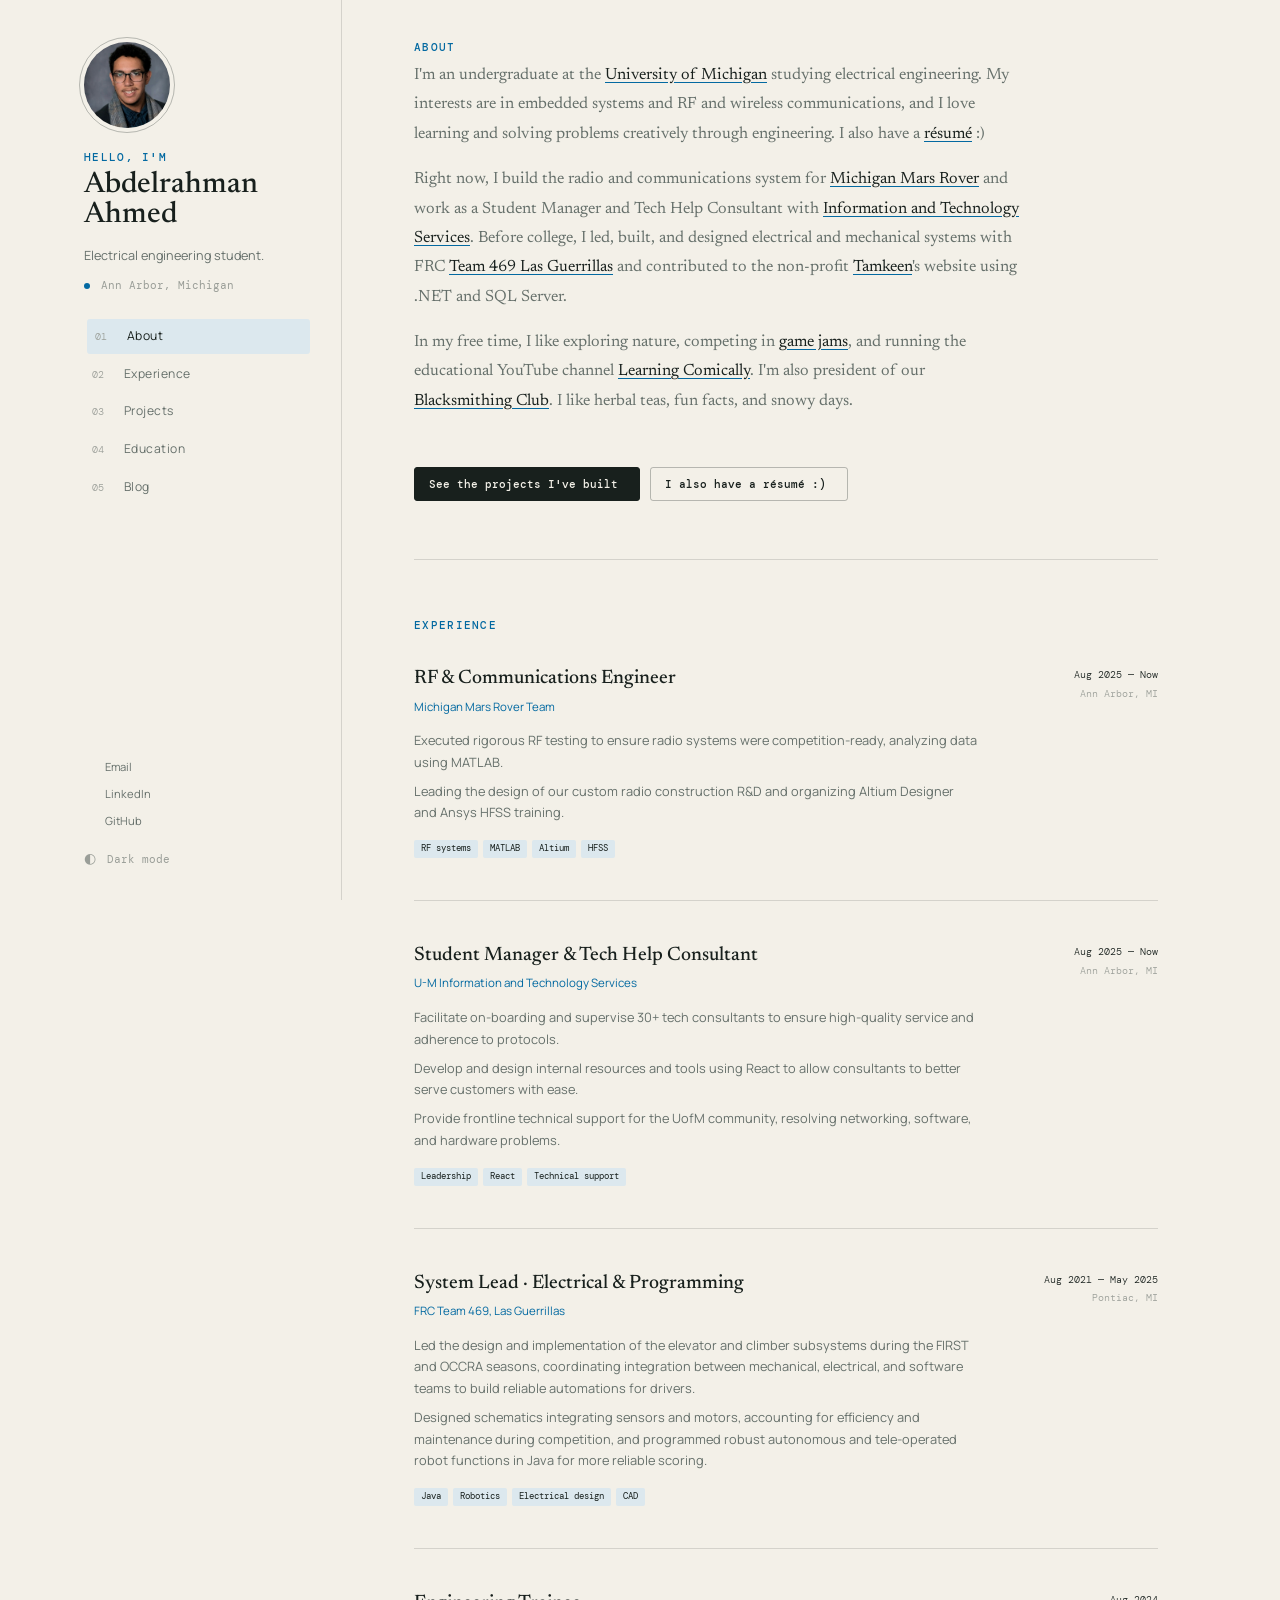
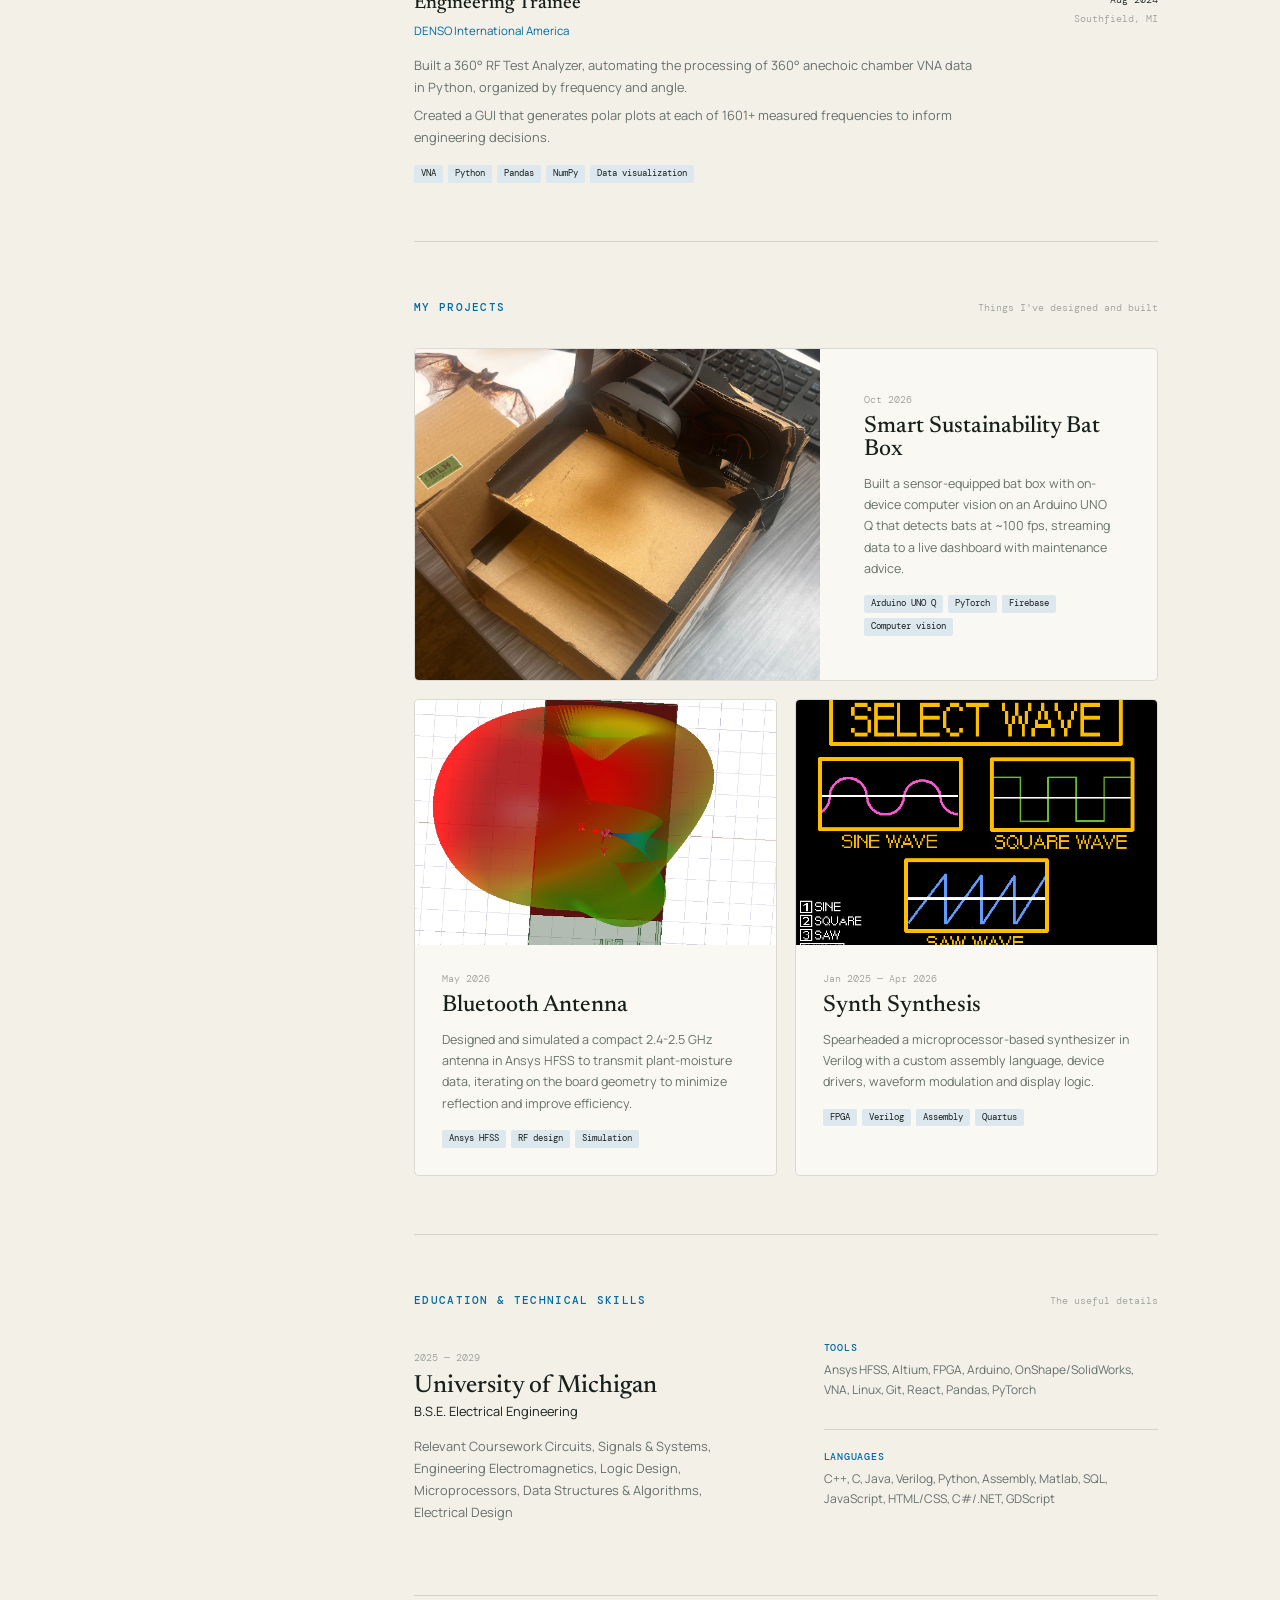
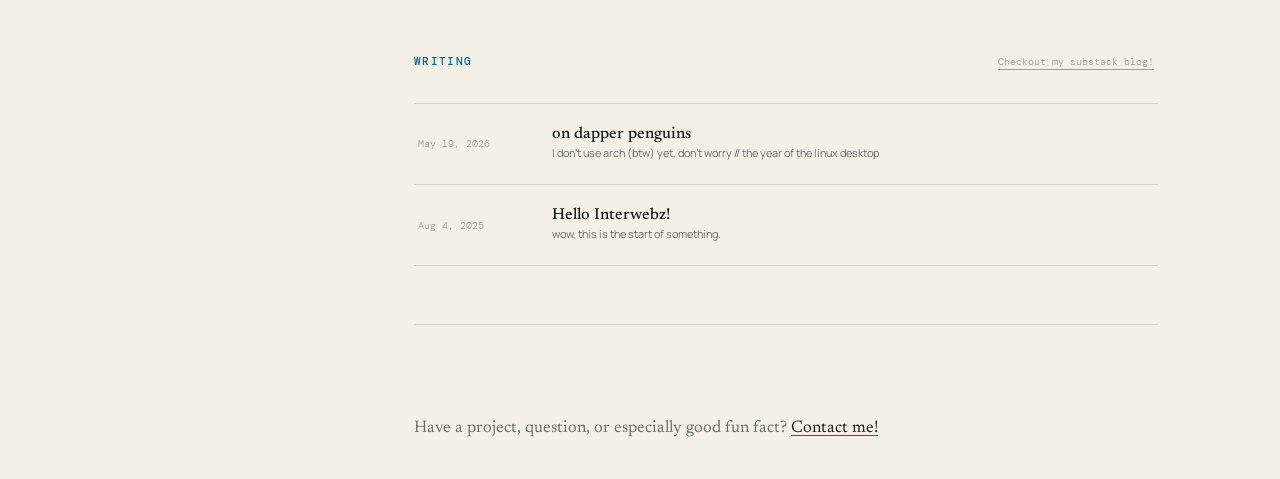
==== index.html @ e5a3d7a2 "added new relevant coursework" ====
<!doctype html>
<html lang="en">

<head>
  <meta charset="utf-8">
  <meta name="viewport" content="width=device-width, initial-scale=1">
  <meta name="description"
    content="Abdelrahman Ahmed is an electrical engineering student building RF, embedded, and electromechanical systems.">
  <meta name="theme-color" content="#f3f0e8">
  <title>Abdelrahman Ahmed</title>
  <link rel="preconnect" href="https://fonts.googleapis.com">
  <link rel="preconnect" href="https://fonts.gstatic.com" crossorigin>
  <link
    href="https://fonts.googleapis.com/css2?family=DM+Mono:wght@300;400;500&family=Manrope:wght@400;500;600;700&family=Newsreader:opsz,wght@6..72,400;6..72,500&display=swap"
    rel="stylesheet">
  <link rel="stylesheet" href="assets/css/all.min.css">
  <link rel="stylesheet" href="styles.css">
  <script src="script.js" defer></script>
</head>

<body>
  <a class="skip-link" href="#main">Skip to content</a>

  <div class="site-shell">
    <aside class="sidebar">
      <div class="identity">
        <a class="portrait-wrap" href="#about" aria-label="Go to About">
          <img class="portrait" src="assets/images/abdelrahman.jpg" alt="Abdelrahman Ahmed outdoors in winter">
        </a>
        <p class="eyebrow">Hello, I'm</p>
        <a class="name" href="#about">Abdelrahman <br>Ahmed</a>
        <p class="tagline">Electrical engineering student.</p>
        <p class="location"><span aria-hidden="true"></span> Ann Arbor, Michigan</p>
      </div>

      <nav aria-label="Primary navigation">
        <a href="#about"><span>01</span>About</a>
        <a href="#experience"><span>02</span>Experience</a>
        <a href="#projects"><span>03</span>Projects</a>
        <a href="#education"><span>04</span>Education</a>
        <a href="#writing"><span>05</span>Blog</a>
      </nav>

      <div class="sidebar-footer">
        <div class="social-links">
          <a href="mailto:abdrhmn@umich.edu" aria-label="Email Abdelrahman">
            <i class="fa-solid fa-envelope" aria-hidden="true"></i>
            Email
          </a>
          <a href="https://www.linkedin.com/in/abdorhmn/" target="_blank" rel="noopener"
            aria-label="Abdelrahman on LinkedIn">
            <i class="fa-brands fa-linkedin" aria-hidden="true"></i>
            LinkedIn
          </a>
          <a href="https://github.com/abdorhmn" target="_blank" rel="noopener" aria-label="Abdelrahman on GitHub">
            <i class="fa-brands fa-github" aria-hidden="true"></i>
            GitHub
          </a>
        </div>
        <button class="theme-toggle" type="button" aria-label="Switch color theme">
          <span class="theme-icon" aria-hidden="true">◐</span>
          <span class="theme-label">Theme</span>
        </button>
      </div>
    </aside>

    <main id="main">
      <section class="hero section" id="about">
        <p class="section-kicker">About</p>
        <div class="about-grid">
          <div class="about-copy">
            <p>I'm an undergraduate at the <a href="https://umich.edu" target="_blank" rel="noopener">University of
                Michigan</a> studying electrical engineering. My interests are in embedded systems and RF and wireless
              communications, and I love learning and solving problems creatively through engineering. I also have a <a
                href="assets/Abdelrahman-Ahmed-Resume.pdf" target="_blank" rel="noopener">résumé</a> :)</p>
            </p>
            <p>Right now, I build the radio and communications system for <a href="https://mrover.org/about"
                target="_blank" rel="noopener">Michigan Mars Rover</a> and work as a Student Manager and Tech Help
              Consultant with <a href="https://its.umich.edu" target="_blank" rel="noopener">Information and Technology
                Services</a>. Before
              college, I led, built, and designed electrical and mechanical systems with FRC <a href="https://469.team"
                target="_blank" rel="noopener">Team 469 Las Guerrillas</a> and contributed to the non-profit <a
                href="https://tamkeen.us" target="_blank" rel="noopener">Tamkeen</a>'s website using .NET and SQL
              Server.</p>
            <p>In my free time, I like exploring nature, competing in <a href="https://tbvf.itch.io" target="_blank"
                rel="noopener">game jams</a>, and running the educational YouTube channel <a
                href="https://www.youtube.com/@LearningComically" target="_blank" rel="noopener">Learning Comically</a>.
              I'm
              also president of our <a href="https://www.instagram.com/michigan_blacksmithing_club/" target="_blank"
                rel="noopener">Blacksmithing Club</a>. I like herbal teas, fun facts, and snowy days.</p>
          </div>
        </div>
        <div class="hero-actions">
          <a class="button button-primary" href="#projects">See the projects I've built <i
              class="fa-solid fa-arrow-down" aria-hidden="true"></i></a>
          <a class="button" href="resume.pdf" target="_blank">I also have a résumé :) <i
              class="fa-solid fa-arrow-up-right-from-square" aria-hidden="true"></i></a>
        </div>
      </section>

      <section class="section" id="experience">
        <div class="section-heading">
          <p class="section-kicker">Experience</p>
        </div>

        <div class="timeline" id="experience-list" aria-live="polite"></div>
      </section>

      <section class="section projects-section" id="projects">
        <div class="section-heading">
          <p class="section-kicker">My projects</p>
          <p class="section-note">Things I've designed and built</p>
        </div>

        <div class="projects-grid" id="projects-list" aria-live="polite"></div>
        <!-- <div class="project-links"><a href="projects/">See all projects <i class="fa-solid fa-arrow-right" aria-hidden="true"></i></a></div> -->
      </section>

      <section class="section" id="education">
        <div class="section-heading">
          <p class="section-kicker">Education &amp; Technical Skills</p>
          <p class="section-note">The useful details</p>
        </div>
        <div class="education-grid">
          <div class="degree">
            <p class="degree-year">2025 — 2029</p>
            <h2>University of Michigan</h2>
            <p>B.S.E. Electrical Engineering</p>
            <p class="muted"><span class="degree-label">Relevant Coursework</span> Circuits, Signals &amp; Systems,
              Engineering
              Electromagnetics, Logic Design, Microprocessors, Data Structures &amp; Algorithms, Electrical Design</p>
          </div>
          <div class="toolkit">
            <div>
              <h3>Tools</h3>
              <p>Ansys HFSS, Altium, FPGA, Arduino, OnShape/SolidWorks, VNA, Linux, Git, React, Pandas, PyTorch</p>
            </div>
            <div>
              <h3>Languages</h3>
              <p>C++, C, Java, Verilog, Python, Assembly, Matlab, SQL, JavaScript, HTML/CSS, C#/.NET, GDScript</p>
            </div>
          </div>
        </div>
      </section>

      <section class="section writing-section" id="writing">
        <div class="section-heading">
          <p class="section-kicker">Writing</p>
          <a class="section-note section-link" href="https://curiabdosity.substack.com" target="_blank"
            rel="noopener">Checkout my substack blog! <i class="fa-solid fa-arrow-up-right-from-square"
              aria-hidden="true"></i></a>
        </div>
        <div class="writing-list" id="writing-list" aria-live="polite"></div>
      </section>

      <footer>
        <p>Have a project, question, or especially good fun fact? <a href="mailto:abdrhmn@umich.edu">Contact me!</a></p>
        <span class="webring">
          <a href="https://michigan-webring.vercel.app/" target="_blank" rel="noopener noreferrer"
            aria-label="Michigan Web Ring">
            <span class="webring-logo" aria-hidden="true"></span>
          </a>
        </span>
      </footer>
    </main>
  </div>
</body>

</html>
---- styles.css ----
:root {
  color-scheme: light;
  --bg: #f3f0e8;
  --surface: #faf8f2;
  --ink: #18201d;
  --muted: #66706b;
  --faint: #9a9e98;
  --line: rgba(24, 32, 29, .14);
  --line-strong: rgba(24, 32, 29, .28);
  --accent: #0369a1;
  --accent-soft: #dce8ee;
  --green: #294b57;
  --sidebar-width: 292px;
  --serif: "Newsreader", Georgia, serif;
  --sans: "Manrope", Arial, sans-serif;
  --mono: "DM Mono", monospace;
}

[data-theme="dark"] {
  color-scheme: dark;
  --bg: #141917;
  --surface: #1b211e;
  --ink: #eeeae0;
  --muted: #adb4af;
  --faint: #747d77;
  --line: rgba(238, 234, 224, .12);
  --line-strong: rgba(238, 234, 224, .28);
  --accent: #65aed1;
  --accent-soft: #263942;
  --green: #29444d;
}

* {
  box-sizing: border-box;
}

html {
  scroll-behavior: smooth;
}

body {
  margin: 0;
  background: var(--bg);
  color: var(--ink);
  font-family: var(--sans);
  font-size: 15px;
  line-height: 1.7;
}

a {
  color: inherit;
}

button {
  font: inherit;
}

::selection {
  background: var(--accent);
  color: var(--surface);
}

.skip-link {
  position: fixed;
  z-index: 20;
  top: 12px;
  left: 12px;
  transform: translateY(-150%);
  padding: .6rem 1rem;
  background: var(--ink);
  color: var(--bg);
  border-radius: 4px;
}

.skip-link:focus {
  transform: none;
}

.site-shell {
  width: min(1180px, 100%);
  min-height: 100vh;
  margin: 0 auto;
  display: grid;
  grid-template-columns: var(--sidebar-width) minmax(0, 1fr);
}

.sidebar {
  position: sticky;
  top: 0;
  height: 100vh;
  border-right: 1px solid var(--line);
  padding: 42px 34px 30px;
  display: flex;
  flex-direction: column;
  background: var(--bg);
  overflow-y: auto;
}

.portrait-wrap {
  width: 86px;
  height: 86px;
  display: block;
  position: relative;
  margin-bottom: 22px;
}

.portrait {
  width: 100%;
  height: 100%;
  object-fit: cover;
  object-position: center 20%;
  border-radius: 50%;
  filter: saturate(.82);
}

.portrait-wrap::before {
  content: "";
  position: absolute;
  inset: -5px;
  border: 1px solid var(--line-strong);
  border-radius: 50%;
}

.status-dot {
  position: absolute;
  right: 1px;
  bottom: 4px;
  width: 13px;
  height: 13px;
  border-radius: 50%;
  background: #49a779;
  border: 3px solid var(--bg);
}

.eyebrow,
.section-kicker {
  margin: 0 0 7px;
  color: var(--accent);
  font: 500 .68rem/1.3 var(--mono);
  letter-spacing: .12em;
  text-transform: uppercase;
}

.name {
  display: inline-block;
  color: var(--ink);
  font: 500 1.85rem/1 var(--serif);
  text-decoration: none;
  transition: color .2s;
}

.name:hover {
  color: var(--accent);
}

.tagline {
  max-width: 210px;
  margin: 16px 0 12px;
  color: var(--muted);
  font-size: .79rem;
  line-height: 1.55;
}

.location {
  margin: 0;
  color: var(--faint);
  font: 400 .68rem/1.4 var(--mono);
}

.location span {
  display: inline-block;
  width: 6px;
  height: 6px;
  margin-right: 4px;
  border-radius: 50%;
  background: var(--accent);
}

nav {
  display: flex;
  flex-direction: column;
  gap: 3px;
  margin-top: 26px;
}

nav a {
  padding: 7px 8px;
  border-radius: 3px;
  color: var(--muted);
  font-size: .76rem;
  letter-spacing: .04em;
  text-decoration: none;
  transition: color .2s, background .2s, transform .2s;
}

nav a span {
  display: inline-block;
  width: 32px;
  color: var(--faint);
  font: 300 .6rem var(--mono);
}

nav a:hover,
nav a.active {
  color: var(--ink);
  background: var(--accent-soft);
  transform: translateX(3px);
}

.sidebar-footer {
  margin-top: auto;
  padding-top: 32px;
}

.social-links {
  display: flex;
  flex-direction: column;
  align-items: flex-start;
  gap: 7px;
}

.social-links a {
  display: inline-flex;
  align-items: center;
  gap: 7px;
  color: var(--muted);
  font-size: .7rem;
  text-decoration: none;
  border-bottom: 1px solid transparent;
}

.social-links i {
  width: 14px;
  text-align: center;
  font-size: 13px;
  flex: 0 0 auto;
}

.social-links a:hover {
  color: var(--accent);
  border-color: currentColor;
}

.theme-toggle {
  margin-top: 18px;
  padding: 0;
  border: 0;
  background: none;
  color: var(--faint);
  cursor: pointer;
  font: 400 .68rem var(--mono);
}

.theme-toggle:hover {
  color: var(--ink);
}

.theme-icon {
  margin-right: 4px;
  font-size: .85rem;
}

main {
  min-width: 0;
  padding: 0 72px;
}

.section {
  padding: 58px 0;
  border-bottom: 1px solid var(--line);
  scroll-margin-top: 0;
}

.hero {
  padding-top: 40px;
}

.hero h1 {
  max-width: 760px;
  margin: 12px 0 45px;
  font: 400 clamp(2.75rem, 6vw, 5.6rem)/.96 var(--serif);
  letter-spacing: -.035em;
}

.hero h1 em {
  color: var(--accent);
  font-weight: 400;
}

.about-grid {
  display: grid;
  grid-template-columns: 2.25fr;
  gap: 60px;
}

.about-copy {
  max-width: 610px;
  color: var(--muted);
  font: 400 1.02rem/1.8 var(--serif);
}

.about-copy p {
  margin: 0 0 1rem;
}

.about-copy a,
.detail-copy a,
footer>p a {
  color: var(--ink);
  text-decoration-color: var(--accent);
  text-underline-offset: 3px;
  transition: color .2s;
}

.about-copy a:hover,
.detail-copy a:hover,
footer>p a:hover {
  color: var(--accent);
}

.hero-actions {
  display: flex;
  flex-wrap: wrap;
  gap: 10px;
  margin-top: 35px;
}

.button {
  padding: 9px 14px;
  border: 1px solid var(--line-strong);
  border-radius: 3px;
  color: var(--ink);
  font: 500 .7rem var(--mono);
  text-decoration: none;
  transition: background .2s, color .2s, border-color .2s;
}

.button i {
  margin-left: 7px;
  font-size: .68em;
}

.button i.icon-leading {
  margin-left: 0;
  margin-right: 7px;
}

.button:hover,
.button-primary {
  background: var(--ink);
  color: var(--bg);
  border-color: var(--ink);
}

.button-primary:hover {
  background: var(--accent);
  border-color: var(--accent);
  color: #fff;
}

.section-heading {
  display: flex;
  justify-content: space-between;
  align-items: baseline;
  gap: 20px;
  margin-bottom: 34px;
}

.section-heading .section-kicker {
  margin: 0;
}

.section-note {
  margin: 0;
  color: var(--faint);
  font: 300 .65rem var(--mono);
}

.section-link {
  text-underline-offset: 4px;
}

.section-link i {
  margin-left: 4px;
  font-size: .85em;
}

.role {
  display: grid;
  grid-template-columns: 1fr 145px;
  gap: 34px;
  padding: 0 0 42px;
  margin: 0 0 42px;
  border-bottom: 1px solid var(--line);
}

.role:last-child {
  margin-bottom: 0;
  padding-bottom: 0;
  border: 0;
}

.role-meta {
  display: flex;
  flex-direction: column;
  align-items: flex-end;
  text-align: right;
  color: var(--faint);
  font: 300 .65rem/1.8 var(--mono);
}

.role-meta time {
  color: var(--ink);
}

.role h2 {
  margin: 0;
  font: 500 1.22rem/1.35 var(--serif);
}

.organization {
  display: inline-block;
  margin: 3px 0 14px;
  color: var(--accent);
  font-size: .72rem;
  text-decoration: none;
}

.organization i {
  margin-left: 3px;
  font-size: .85em;
}

a.organization:hover {
  text-decoration: underline;
  text-underline-offset: 3px;
}

.role-content>p:not(.organization) {
  max-width: 650px;
  margin: 0 0 7px;
  color: var(--muted);
  font-size: .8rem;
  line-height: 1.7;
}

.tags {
  display: flex;
  flex-wrap: wrap;
  gap: 5px;
  margin: 16px 0 0;
  padding: 0;
  list-style: none;
}

.tags li {
  padding: 2px 7px;
  background: var(--accent-soft);
  border-radius: 2px;
  color: var(--ink);
  font: 400 .58rem/1.5 var(--mono);
}

.projects-grid {
  display: grid;
  grid-template-columns: repeat(2, minmax(0, 1fr));
  gap: 18px;
}

.project {
  min-width: 0;
  overflow: hidden;
  border: 1px solid var(--line);
  border-radius: 5px;
  background: var(--surface);
}

.project-featured {
  grid-column: 1 / -1;
  display: grid;
  grid-template-columns: 1.2fr 1fr;
}

.project-featured .project-visual-link {
  position: relative;
  display: grid;
  min-height: 330px;
}

.project-visual-link {
  display: block;
  color: inherit;
  text-decoration: none;
}

.project-title-link {
  color: inherit;
  text-decoration: none;
}

.project-title-link:hover,
a.project-visual-link:hover .project-visual,
a.project-visual-link:hover .project-image {
  opacity: .88;
}

.project-title-link:hover {
  color: var(--accent);
}

.project-visual {
  position: relative;
  min-height: 245px;
  display: grid;
  place-items: center;
  overflow: hidden;
  background-color: var(--green);
  color: rgba(255, 255, 255, .82);
  transition: opacity .2s;
}

.project-image {
  display: block;
  width: 100%;
  height: 245px;
  object-fit: cover;
  transition: opacity .2s;
}

.project-featured .project-image {
  position: absolute;
  inset: 0;
  width: 100%;
  height: 100%;
}

.project-featured .project-visual {
  min-height: 330px;
}

.project-visual::after {
  content: "";
  position: absolute;
  inset: 0;
  background-image: linear-gradient(rgba(255, 255, 255, .055) 1px, transparent 1px), linear-gradient(90deg, rgba(255, 255, 255, .055) 1px, transparent 1px);
  background-size: 24px 24px;
}

.project-visual p {
  position: relative;
  z-index: 2;
  margin: 0;
  text-align: center;
  font: 400 .65rem/1.6 var(--mono);
  letter-spacing: .06em;
  text-transform: uppercase;
}

.project-visual small {
  opacity: .55;
  font-size: .55rem;
  text-transform: none;
}

.visual-index {
  position: absolute;
  z-index: 3;
  top: 15px;
  left: 17px;
  font: 300 .6rem var(--mono);
}

.visual-synth {
  background-color: #3d465b;
}

.visual-scouting {
  background-color: #59676b;
}

.signal {
  position: absolute;
  z-index: 1;
  width: 95px;
  height: 95px;
  border: 1px solid rgba(255, 255, 255, .35);
  border-radius: 50%;
}

.signal-two {
  width: 165px;
  height: 165px;
}

.signal-three {
  width: 240px;
  height: 240px;
}

.waveform {
  position: absolute;
  z-index: 1;
  width: 85%;
  height: 80px;
  background: linear-gradient(135deg, transparent 48%, rgba(255, 255, 255, .32) 49%, rgba(255, 255, 255, .32) 51%, transparent 52%) 0 0/32px 80px;
  opacity: .7;
}

.qr-mark {
  position: absolute;
  z-index: 1;
  width: 120px;
  height: 120px;
  display: grid;
  grid-template-columns: repeat(3, 1fr);
  gap: 8px;
  opacity: .25;
  transform: rotate(7deg);
}

.qr-mark i {
  border: 8px solid white;
}

.qr-mark i:nth-child(4) {
  grid-column: 2;
  transform: scale(.55);
}

.project-copy {
  padding: 27px;
}

.project-featured .project-copy {
  display: flex;
  flex-direction: column;
  justify-content: center;
  padding: 44px;
}

.project-date {
  margin: 0 0 9px;
  color: var(--faint);
  font: 300 .6rem var(--mono);
}

.project h2 {
  margin: 0 0 12px;
  font: 500 1.45rem var(--serif);
}

.project-copy>p:not(.project-date) {
  margin: 0;
  color: var(--muted);
  font-size: .78rem;
  line-height: 1.7;
}

.placeholder-note {
  margin: 16px 0 0;
  color: var(--faint);
  font: 300 .62rem var(--mono);
}

.placeholder-note i {
  color: var(--accent);
  margin-right: 2px;
}

.placeholder-note code {
  color: var(--muted);
}

.project-links {
  display: flex;
  flex-wrap: wrap;
  gap: 12px;
  margin-top: 16px;
}

.project-links a {
  color: var(--accent);
  font: 400 .62rem var(--mono);
  text-underline-offset: 3px;
}

.project-links a i {
  margin-left: 3px;
  font-size: .9em;
}

.education-grid {
  display: grid;
  grid-template-columns: 1fr 1fr;
  gap: 75px;
}

.degree-year {
  color: var(--faint);
  font: 300 .62rem var(--mono);
}

.degree h2 {
  margin: 8px 0 2px;
  font: 500 1.55rem var(--serif);
}

.degree>p:not(.degree-year) {
  margin: 0 0 14px;
  color: var(--ink);
  font-size: .8rem;
}

.degree .muted {
  color: var(--muted) !important;
  line-height: 1.7;
}

.toolkit {
  display: grid;
  gap: 20px;
}

.toolkit div {
  padding-bottom: 18px;
  border-bottom: 1px solid var(--line);
}

.toolkit div:last-child {
  border: 0;
}

.toolkit h3 {
  margin: 0 0 6px;
  color: var(--accent);
  font: 500 .62rem var(--mono);
  letter-spacing: .08em;
  text-transform: uppercase;
}

.toolkit p {
  margin: 0;
  color: var(--muted);
  font-size: .75rem;
  line-height: 1.7;
}

.writing-list {
  border-top: 1px solid var(--line);
}

.post {
  display: grid;
  grid-template-columns: 110px 1fr auto;
  align-items: center;
  gap: 24px;
  padding: 22px 4px;
  border-bottom: 1px solid var(--line);
  text-decoration: none;
  transition: padding .2s, color .2s;
}

.post:hover {
  padding-left: 12px;
  color: var(--accent);
}

.post time {
  color: var(--faint);
  font: 300 .6rem var(--mono);
}

.post strong {
  display: block;
  margin-bottom: 2px;
  font: 500 1rem var(--serif);
}

.post small {
  display: block;
  color: var(--muted);
  font-size: .68rem;
}

.post b {
  font-weight: 400;
}

.post b i {
  font-size: .85em;
}

footer {
  padding: 90px 0 36px;
  display: flex;
  justify-content: space-between;
  align-items: center;
  gap: 20px;
}

footer>p {
  margin: 0 0 3px;
  color: var(--muted);
  font: 400 1.05rem var(--serif);
}

footer>a {
  color: var(--ink);
  font: 400 clamp(2.8rem, 6vw, 5.5rem)/1 var(--serif);
  text-decoration-color: var(--accent);
  text-decoration-thickness: 2px;
  text-underline-offset: 8px;
}

footer>div {
  display: flex;
  justify-content: space-between;
  margin-top: 80px;
  color: var(--faint);
  font: 300 .58rem var(--mono);
}

.webring-logo {
  display: block;
  width: 34px;
  height: 28px;
  background-color: var(--muted);
  -webkit-mask: url("https://michigan-webring.vercel.app/images/michigan-logo-black.svg") no-repeat center / contain;
  mask: url("https://michigan-webring.vercel.app/images/michigan-logo-black.svg") no-repeat center / contain;
  transition: background-color .2s;
}

.webring a:hover .webring-logo {
  background-color: var(--accent);
}

@media (max-width: 900px) {
  :root {
    --sidebar-width: 240px;
  }

  .sidebar {
    padding-inline: 25px;
  }

  main {
    padding: 0 40px;
  }

  .about-grid {
    grid-template-columns: 1fr;
    gap: 25px;
  }

  .quick-facts {
    display: grid;
    grid-template-columns: repeat(3, 1fr);
    gap: 14px;
    border-left: 0;
    border-top: 1px solid var(--line);
    padding: 22px 0 0;
  }

  .project-featured {
    grid-template-columns: 1fr;
  }

  .project-featured .project-visual {
    min-height: 280px;
  }

  .education-grid {
    gap: 40px;
  }
}

@media (max-width: 700px) {
  .site-shell {
    display: block;
  }

  .sidebar {
    position: static;
    width: 100%;
    height: auto;
    padding: 25px 22px 18px;
    border-right: 0;
    border-bottom: 1px solid var(--line);
    overflow: visible;
  }

  .identity {
    display: grid;
    grid-template-columns: 62px 1fr;
    column-gap: 16px;
    align-items: center;
  }

  .portrait-wrap {
    grid-row: 1 / span 4;
    width: 62px;
    height: 62px;
    margin: 0;
  }

  .eyebrow {
    align-self: end;
    margin: 0;
  }

  .name {
    font-size: 1.45rem;
    line-height: 1;
    margin-top: 4px;
  }

  .name br {
    display: none;
  }

  .tagline {
    display: none;
  }

  .location {
    align-self: start;
    margin-top: 8px;
  }

  nav {
    flex-direction: row;
    gap: 3px;
    margin-top: 20px;
    overflow-x: auto;
    scrollbar-width: none;
  }

  nav a {
    flex: 0 0 auto;
    padding: 6px 8px;
    font-size: .65rem;
  }

  nav a span {
    display: none;
  }

  nav a:hover,
  nav a.active {
    transform: none;
  }

  .sidebar-footer {
    display: flex;
    justify-content: space-between;
    align-items: center;
    padding-top: 14px;
  }

  .social-links {
    flex-direction: row;
    flex-wrap: wrap;
    gap: 7px 12px;
  }

  .theme-toggle {
    margin-top: 0;
  }

  main {
    padding: 0 22px;
  }

  .section {
    padding: 46px 0;
    scroll-margin-top: 15px;
  }

  .hero {
    min-height: auto;
    padding-top: 46px;
  }

  .hero h1 {
    margin: 10px 0 35px;
    font-size: clamp(2.7rem, 13vw, 4.8rem);
  }

  .quick-facts {
    grid-template-columns: 1fr;
    gap: 2px;
  }

  .role {
    grid-template-columns: 1fr;
    gap: 12px;
  }

  .role-meta {
    order: -1;
    flex-direction: row;
    justify-content: space-between;
    align-items: baseline;
    text-align: left;
  }

  .projects-grid {
    grid-template-columns: 1fr;
  }

  .project-featured {
    grid-column: auto;
    display: block;
  }

  .project-featured .project-copy {
    padding: 27px;
  }

  .project-visual,
  .project-featured .project-visual {
    min-height: 235px;
  }

  .education-grid {
    grid-template-columns: 1fr;
  }

  .post {
    grid-template-columns: 1fr auto;
    gap: 7px;
  }

  .post time {
    grid-column: 1 / -1;
  }

  footer>a {
    font-size: clamp(2.5rem, 13vw, 4rem);
  }
}

.detail-intro {
  padding-top: 70px;
  padding-bottom: 40px;
}

.detail-intro h1 {
  max-width: 640px;
  margin: 12px 0 18px;
  font: 400 clamp(2.2rem, 4.4vw, 3.4rem)/1.08 var(--serif);
  letter-spacing: -.03em;
}

.detail-intro-copy {
  max-width: 560px;
  margin: 0 0 28px;
  color: var(--muted);
  font: 400 .95rem/1.75 var(--serif);
}

.project-jump-nav {
  display: flex;
  flex-wrap: wrap;
  gap: 8px;
  margin-bottom: 26px;
}

.project-jump-nav a {
  padding: 6px 12px;
  border: 1px solid var(--line-strong);
  border-radius: 20px;
  color: var(--muted);
  font: 500 .68rem var(--mono);
  text-decoration: none;
  transition: color .2s, border-color .2s, background .2s;
}

.project-jump-nav a:hover {
  color: var(--ink);
  background: var(--accent-soft);
  border-color: transparent;
}

.project-detail {
  padding: 50px 0;
}

.project-detail h2 {
  margin: 6px 0 30px;
  font: 500 clamp(1.9rem, 3.4vw, 2.7rem) var(--serif);
}

.detail-gallery {
  display: grid;
  grid-template-columns: repeat(3, minmax(0, 1fr));
  gap: 14px;
  margin-bottom: 34px;
}

.detail-gallery-image {
  width: 100%;
  height: 220px;
  object-fit: cover;
  border-radius: 5px;
}

.detail-gallery-placeholder {
  position: relative;
  min-height: 220px;
  display: grid;
  place-items: center;
  overflow: hidden;
  border-radius: 5px;
  background-color: var(--green);
  color: rgba(255, 255, 255, .82);
}

.detail-gallery-placeholder::after {
  content: "";
  position: absolute;
  inset: 0;
  background-image: linear-gradient(rgba(255, 255, 255, .055) 1px, transparent 1px), linear-gradient(90deg, rgba(255, 255, 255, .055) 1px, transparent 1px);
  background-size: 24px 24px;
}

.detail-gallery-placeholder p {
  position: relative;
  z-index: 2;
  margin: 0;
  text-align: center;
  font: 400 .62rem/1.6 var(--mono);
  letter-spacing: .06em;
  text-transform: uppercase;
}

.detail-gallery-placeholder small {
  opacity: .55;
  font-size: .53rem;
  text-transform: none;
}

.detail-copy {
  max-width: 680px;
  color: var(--muted);
  font: 400 .95rem/1.8 var(--serif);
}

.detail-copy p {
  margin: 0 0 1rem;
}

.detail-copy .tags {
  margin-top: 20px;
}

.detail-copy .project-links {
  margin-top: 18px;
}

.detail-back-link {
  display: inline-block;
  margin-top: 36px;
  color: var(--accent);
  font: 500 .68rem var(--mono);
  text-decoration: none;
  text-underline-offset: 4px;
}

.detail-back-link i {
  margin-right: 5px;
}

.detail-back-link:hover {
  text-decoration: underline;
}

@media (max-width: 700px) {
  .detail-intro {
    padding-top: 46px;
  }

  .detail-gallery {
    grid-template-columns: 1fr;
  }

  .project-detail {
    padding: 38px 0;
  }
}

@media (prefers-reduced-motion: reduce) {
  html {
    scroll-behavior: auto;
  }

  *,
  *::before,
  *::after {
    transition-duration: .01ms !important;
  }
}

.project-visual-link.is-zoomable {
  position: relative;
  overflow: hidden;
  cursor: pointer;
}

.project-visual-link.is-zoomable .project-image {
  transition: transform .3s ease, filter .3s ease;
}

.project-visual-link.is-zoomable:hover .project-image,
.project-visual-link.is-zoomable:focus-visible .project-image {
  transform: scale(1.04);
  filter: brightness(.85);
}

.project-visual-link.is-zoomable::after {
  content: "Click to enlarge";
  position: absolute;
  right: 12px;
  bottom: 12px;
  padding: 4px 9px;
  border-radius: 3px;
  background: rgba(0, 0, 0, .65);
  color: #fff;
  font: 400 .62rem var(--mono);
  opacity: 0;
  transition: opacity .2s;
}

.project-visual-link.is-zoomable:hover::after,
.project-visual-link.is-zoomable:focus-visible::after {
  opacity: 1;
}

.project-visual-link.is-zoomable:focus-visible {
  outline: 2px solid var(--accent);
  outline-offset: -2px;
}

.image-modal {
  max-width: none;
  max-height: none;
  padding: 0;
  border: 0;
  background: transparent;
  overflow: visible;
}

.image-modal::backdrop {
  background: rgba(10, 14, 12, .85);
}

.image-modal img {
  display: block;
  max-width: min(92vw, 1400px);
  max-height: 88vh;
  object-fit: contain;
  border-radius: 4px;
}

.image-modal-close {
  position: absolute;
  top: 10px;
  right: 10px;
  width: 34px;
  height: 34px;
  border: 0;
  border-radius: 50%;
  background: rgba(0, 0, 0, .6);
  color: #fff;
  cursor: pointer;
}

.image-modal-close:hover {
  background: var(--accent);
}

body:has(.image-modal[open]) {
  overflow: hidden;
}
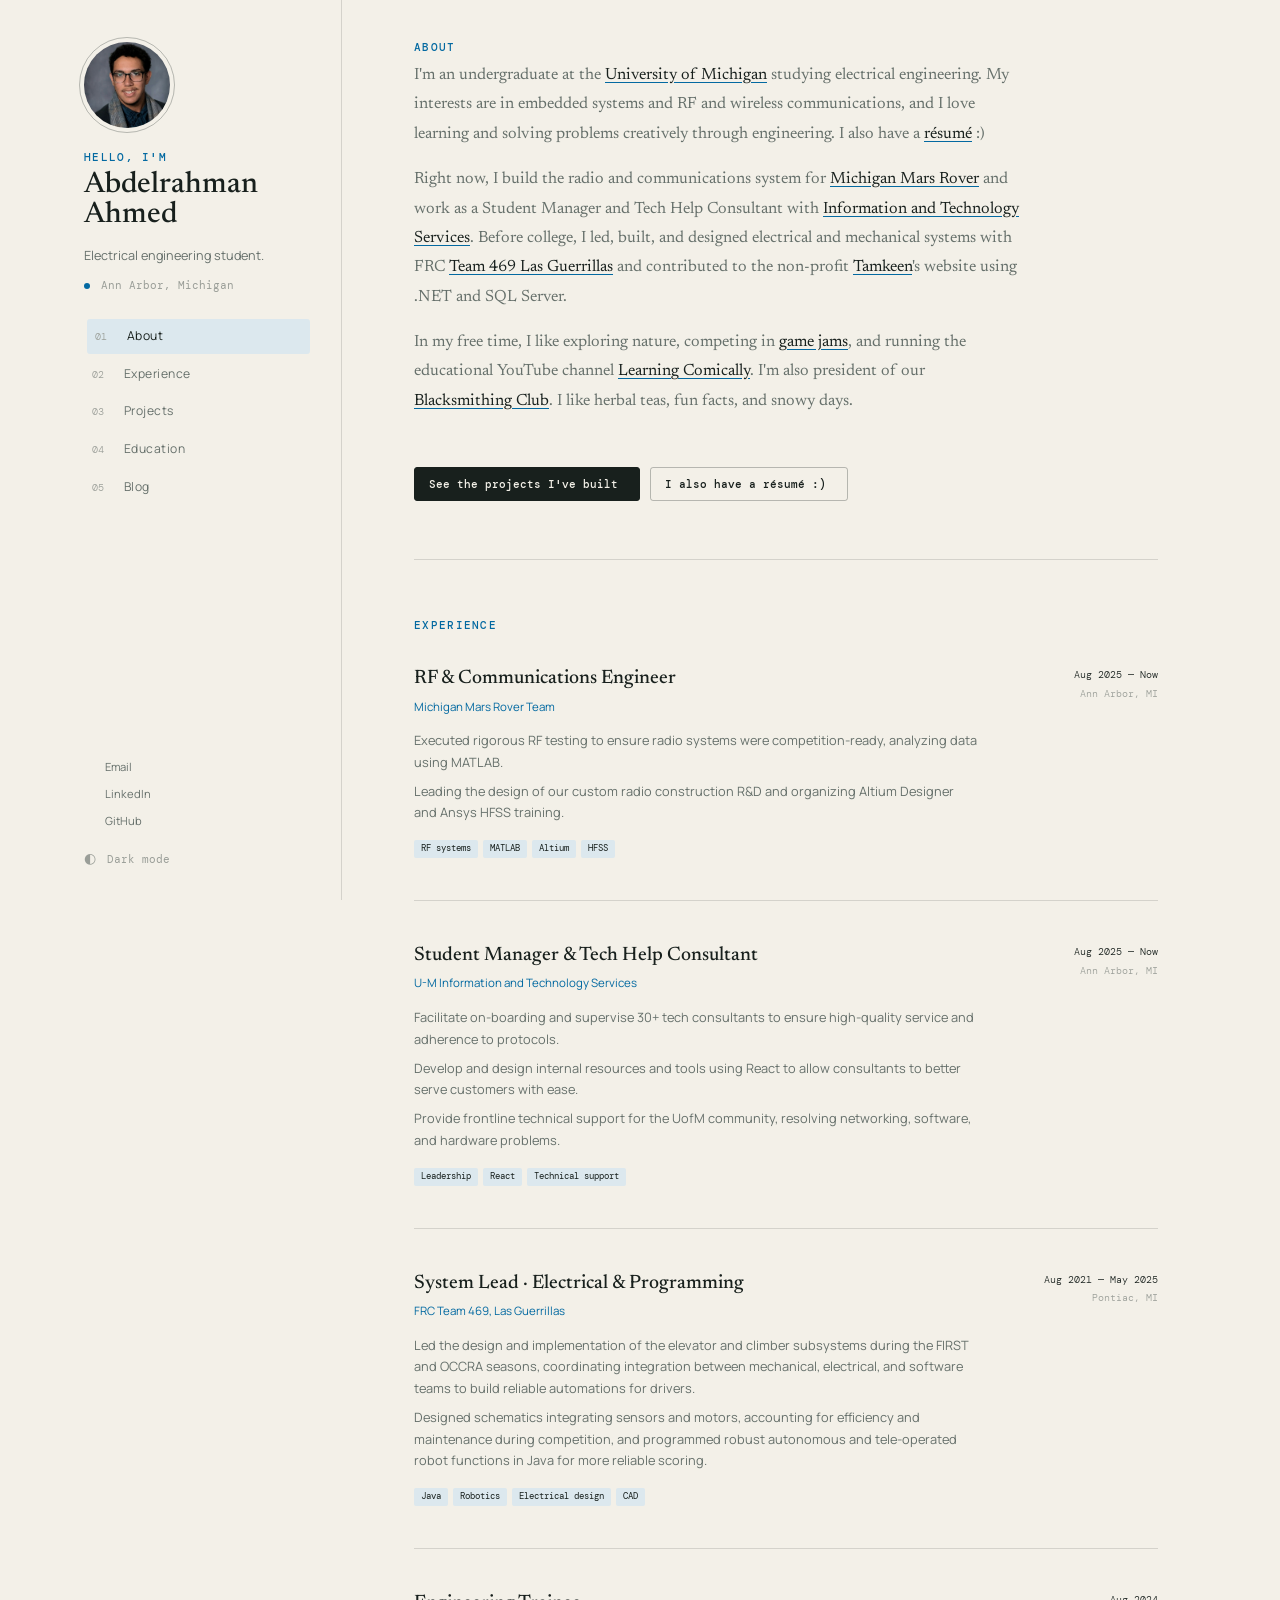
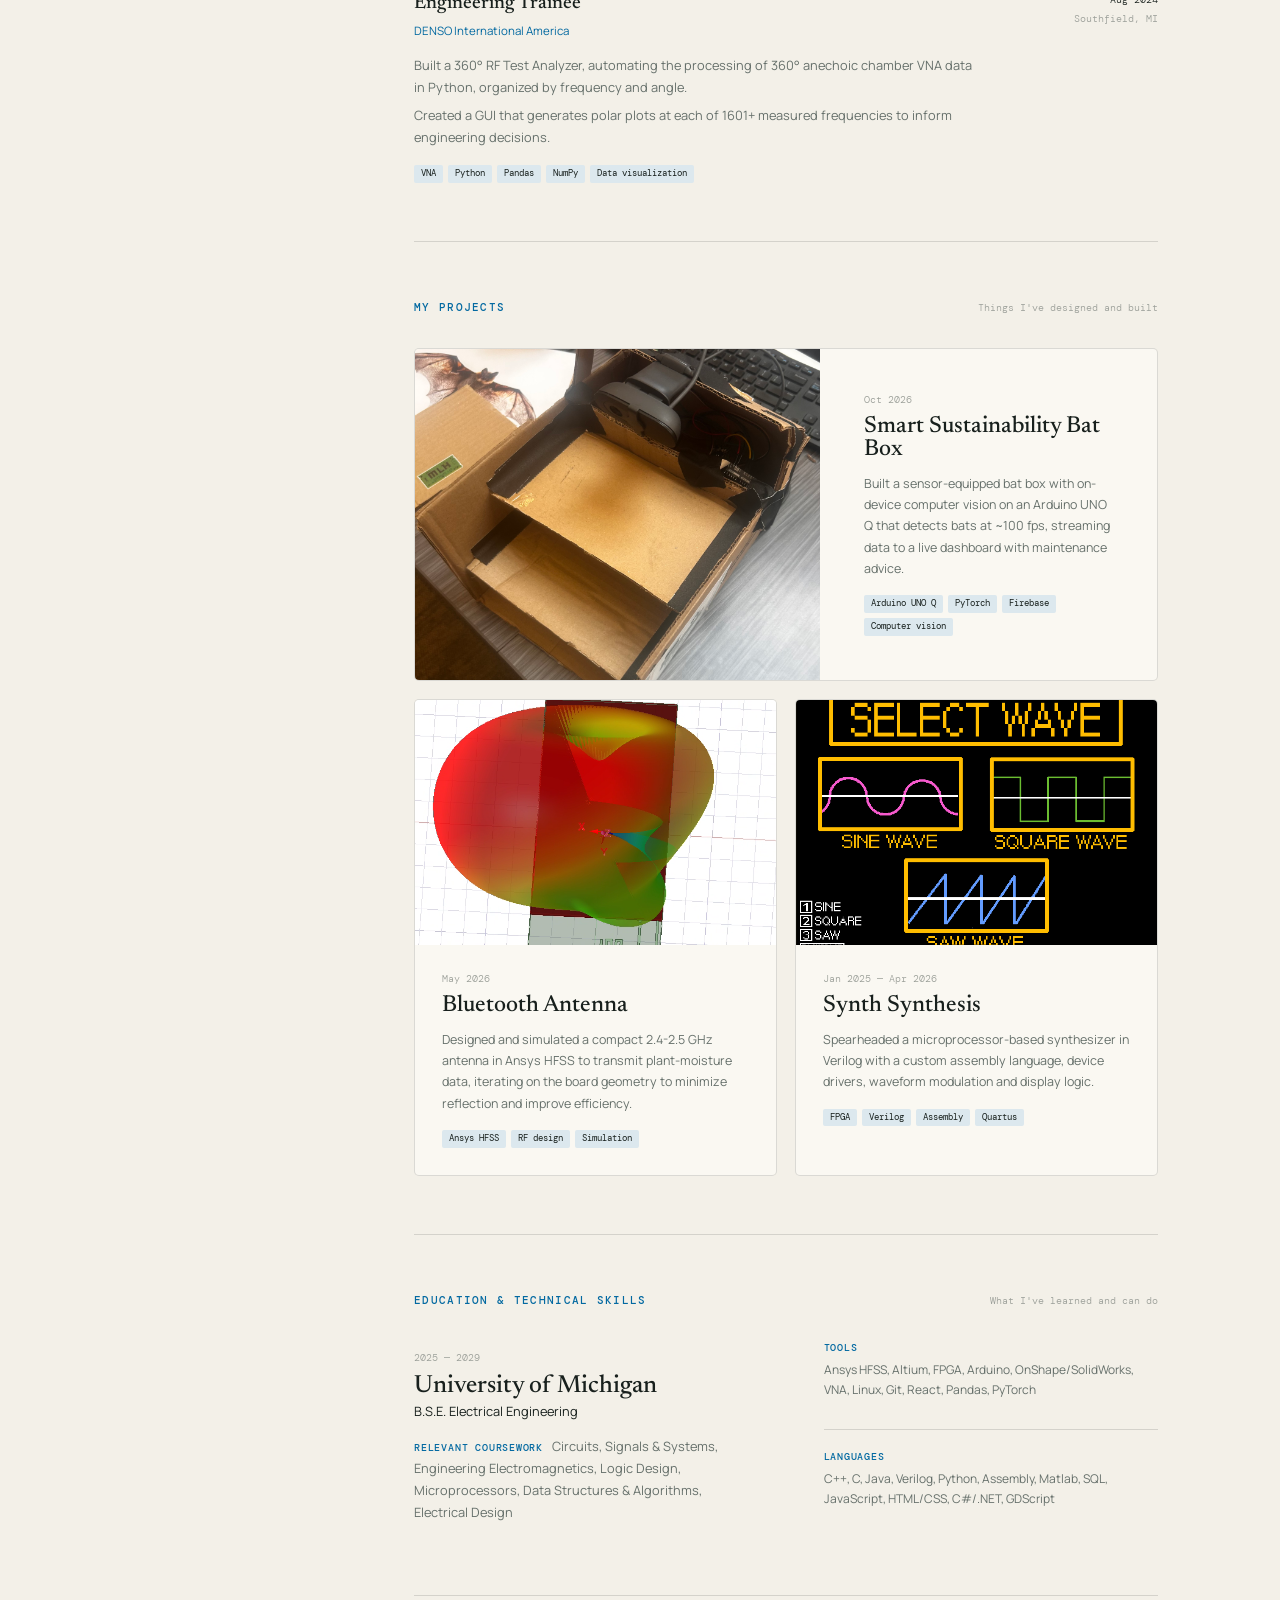
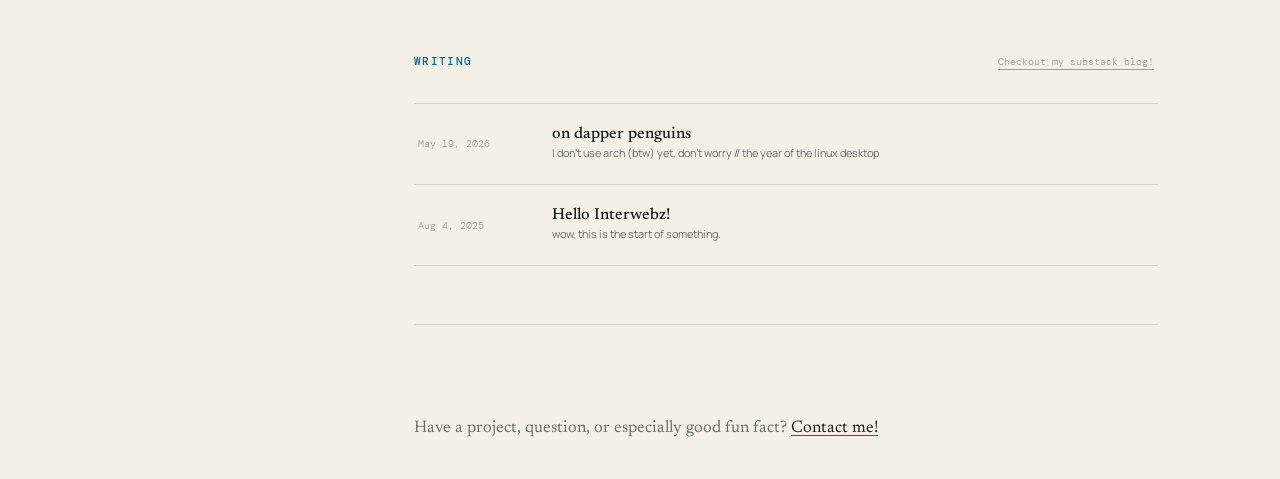
==== commit f3699a9b: "updated education section note" ====
--- a/index.html
+++ b/index.html
@@ -119,7 +119,7 @@
       <section class="section" id="education">
         <div class="section-heading">
           <p class="section-kicker">Education &amp; Technical Skills</p>
-          <p class="section-note">The useful details</p>
+          <p class="section-note">What I've learned and can do</p>
         </div>
         <div class="education-grid">
           <div class="degree">
--- a/styles.css
+++ b/styles.css
@@ -716,6 +716,14 @@
   line-height: 1.7;
 }
 
+.degree-label {
+  margin-right: 6px;
+  color: var(--accent);
+  font: 500 .62rem var(--mono);
+  letter-spacing: .08em;
+  text-transform: uppercase;
+}
+
 .toolkit {
   display: grid;
   gap: 20px;
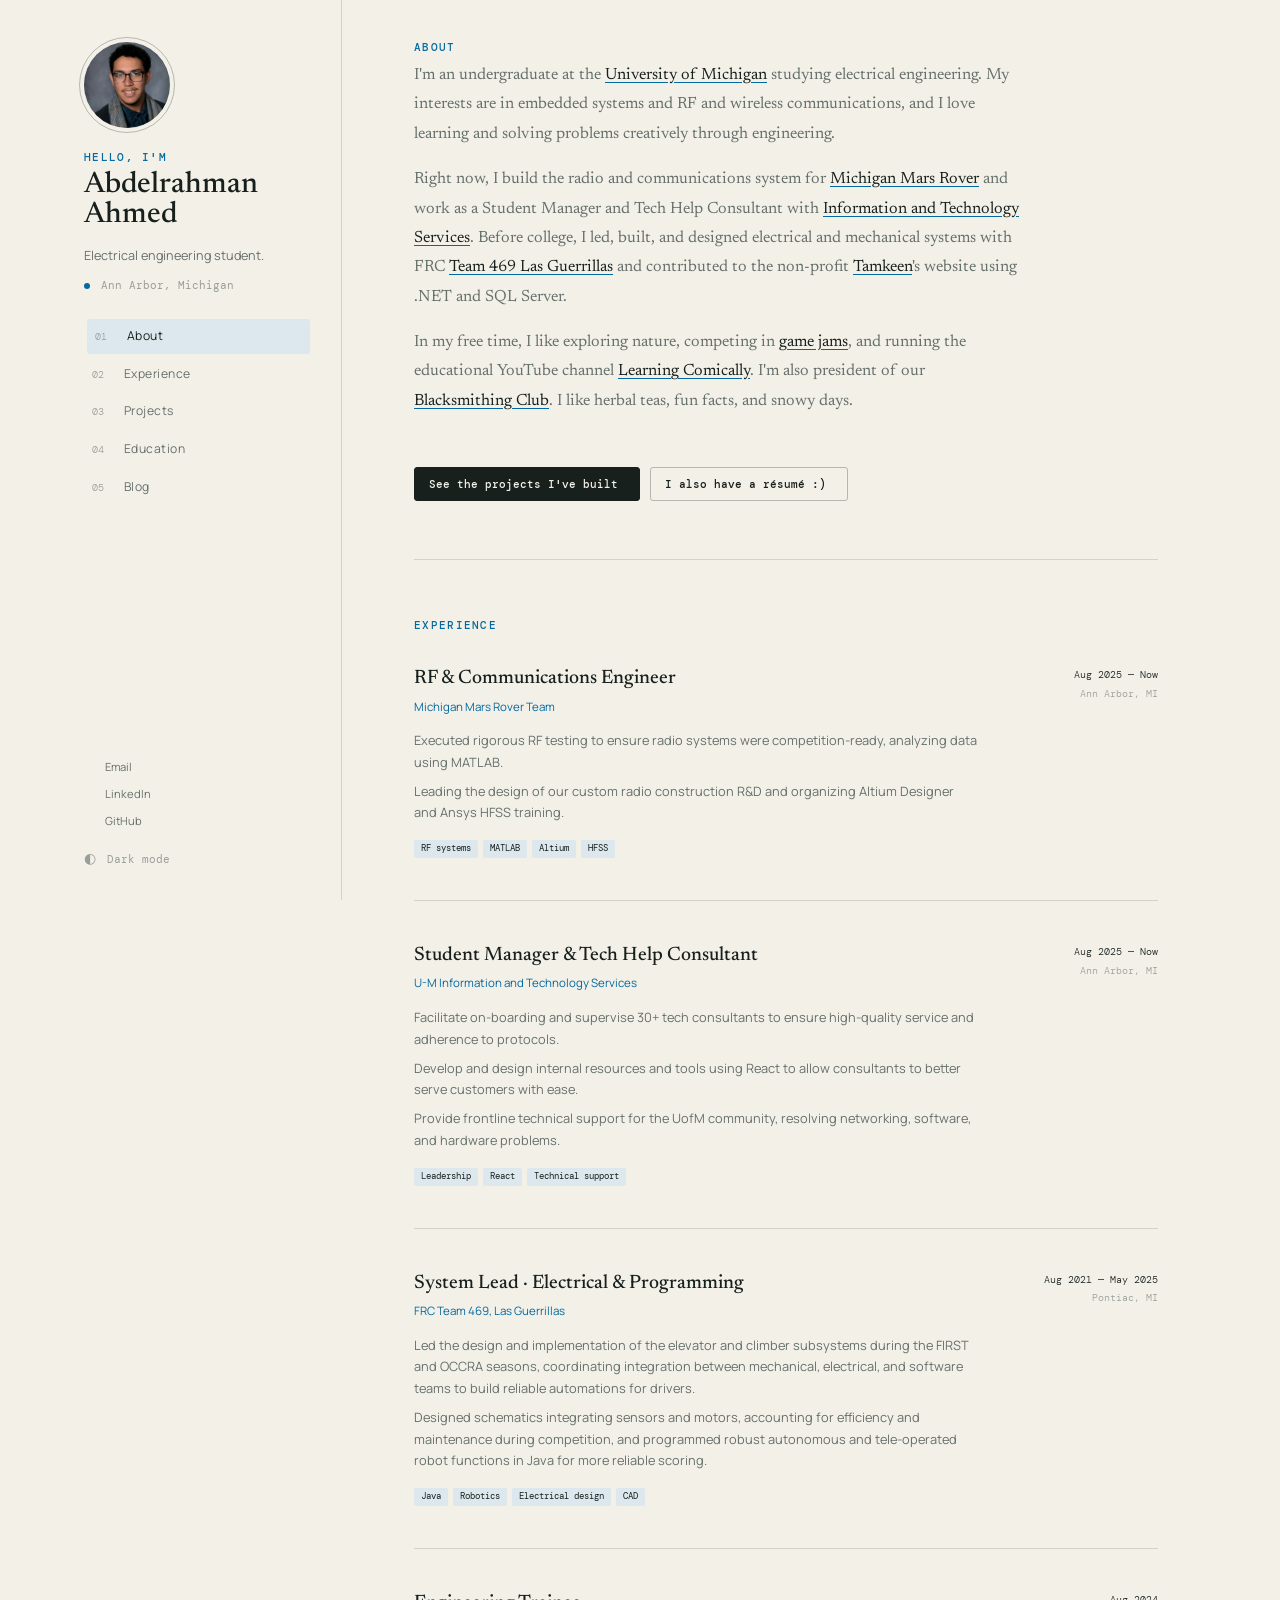
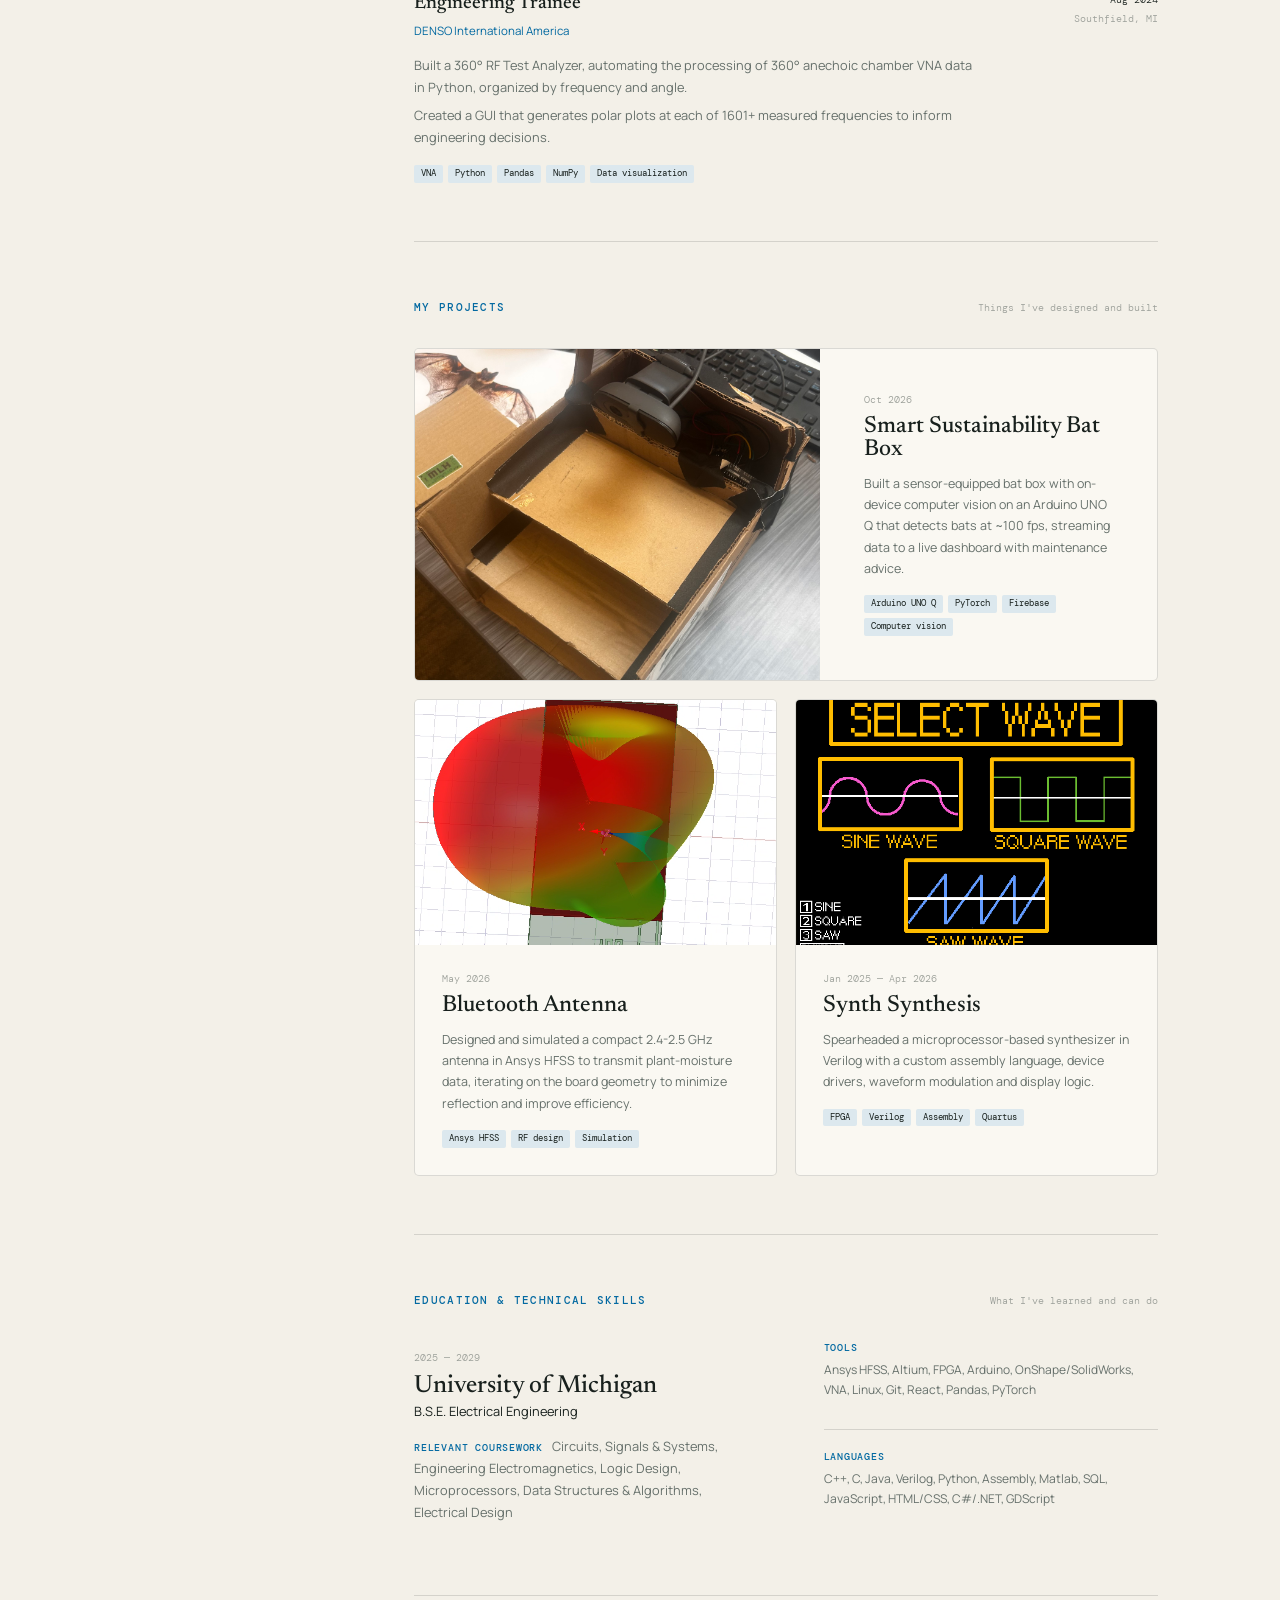
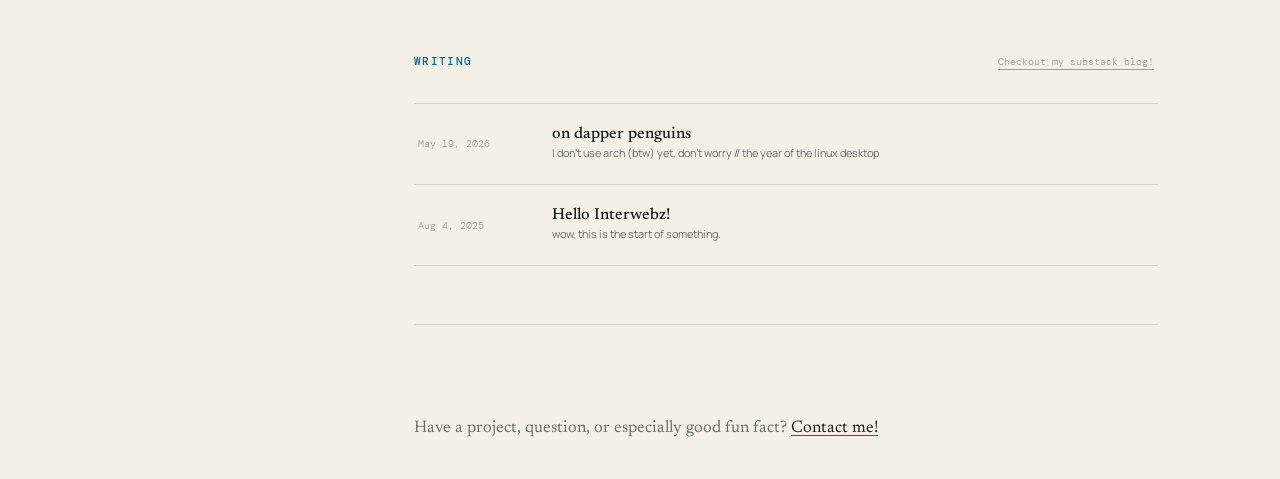
==== commit 9b6b4c3c: "Update about section in index.html Removed mention of résumé from the about section." ====
--- a/index.html
+++ b/index.html
@@ -71,8 +71,7 @@
           <div class="about-copy">
             <p>I'm an undergraduate at the <a href="https://umich.edu" target="_blank" rel="noopener">University of
                 Michigan</a> studying electrical engineering. My interests are in embedded systems and RF and wireless
-              communications, and I love learning and solving problems creatively through engineering. I also have a <a
-                href="assets/Abdelrahman-Ahmed-Resume.pdf" target="_blank" rel="noopener">résumé</a> :)</p>
+              communications, and I love learning and solving problems creatively through engineering.</p>
             </p>
             <p>Right now, I build the radio and communications system for <a href="https://mrover.org/about"
                 target="_blank" rel="noopener">Michigan Mars Rover</a> and work as a Student Manager and Tech Help
@@ -166,4 +165,4 @@
   </div>
 </body>
 
-</html>+</html>
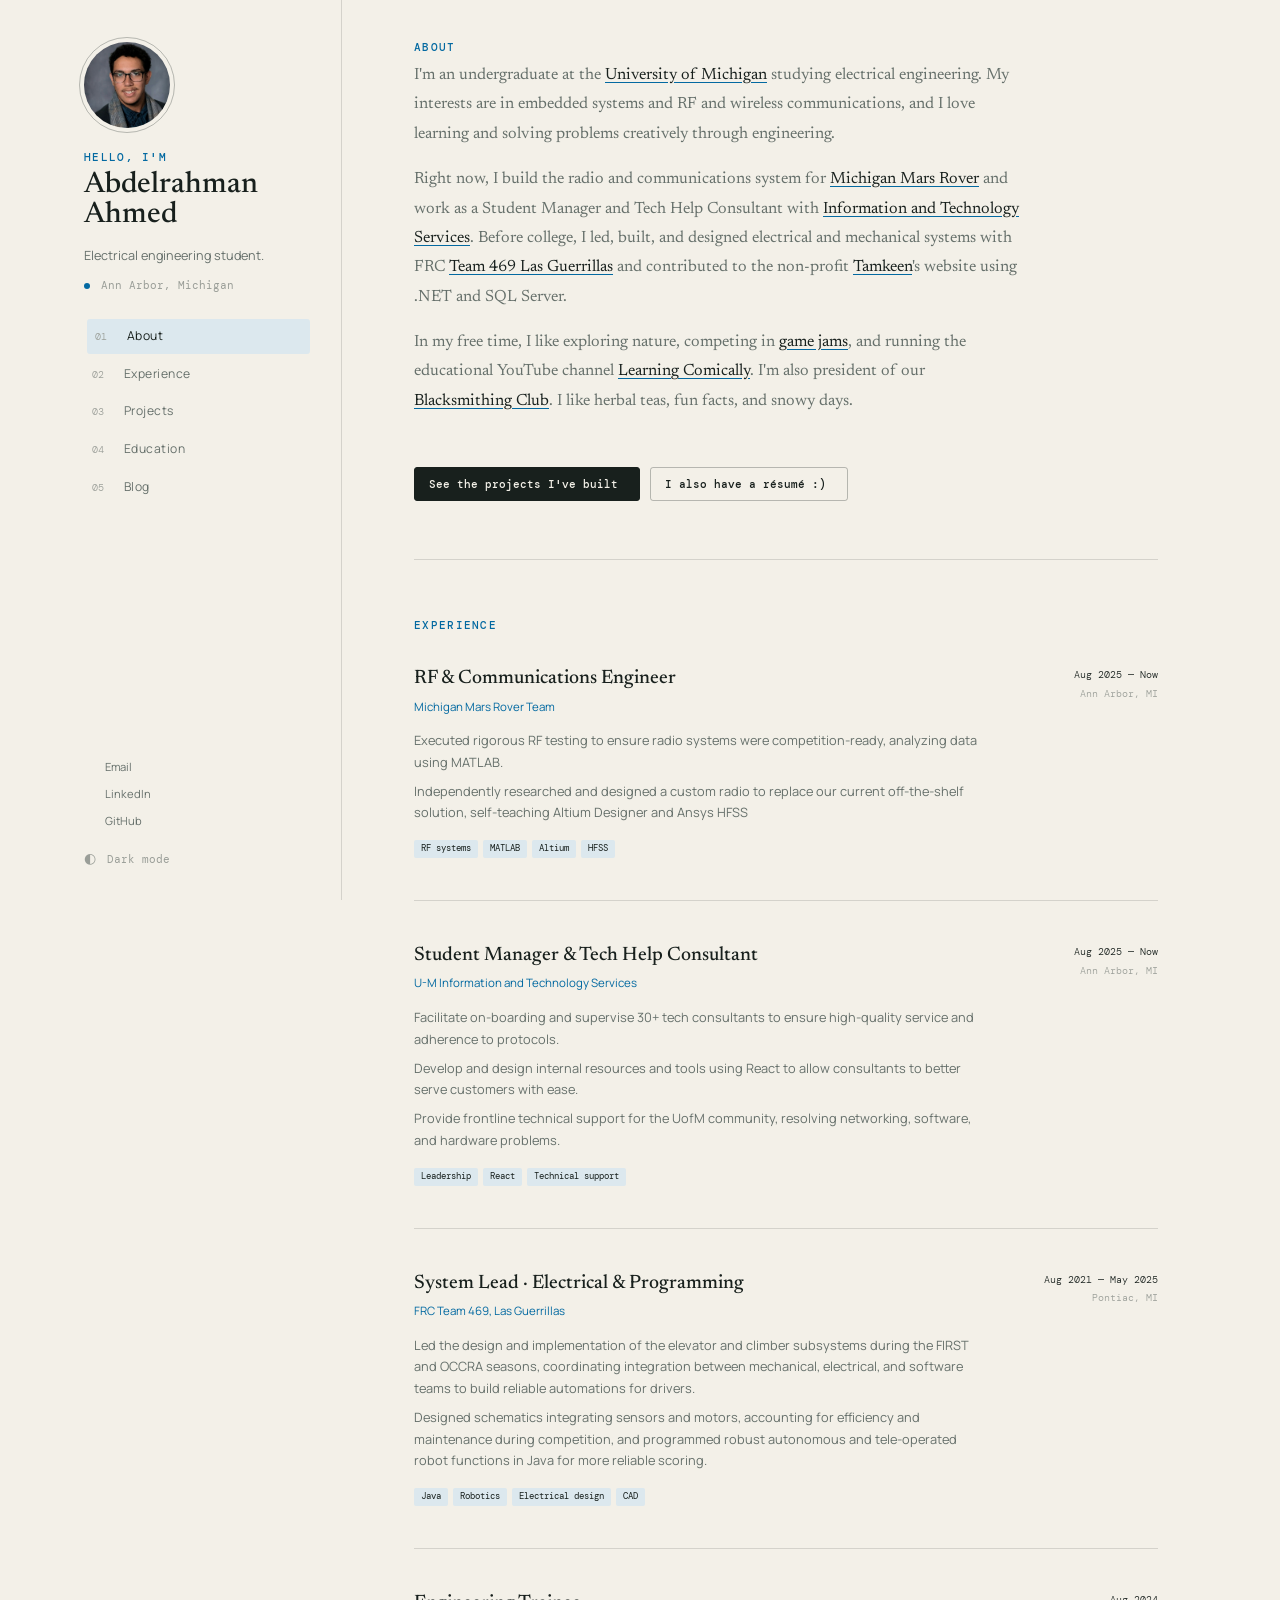
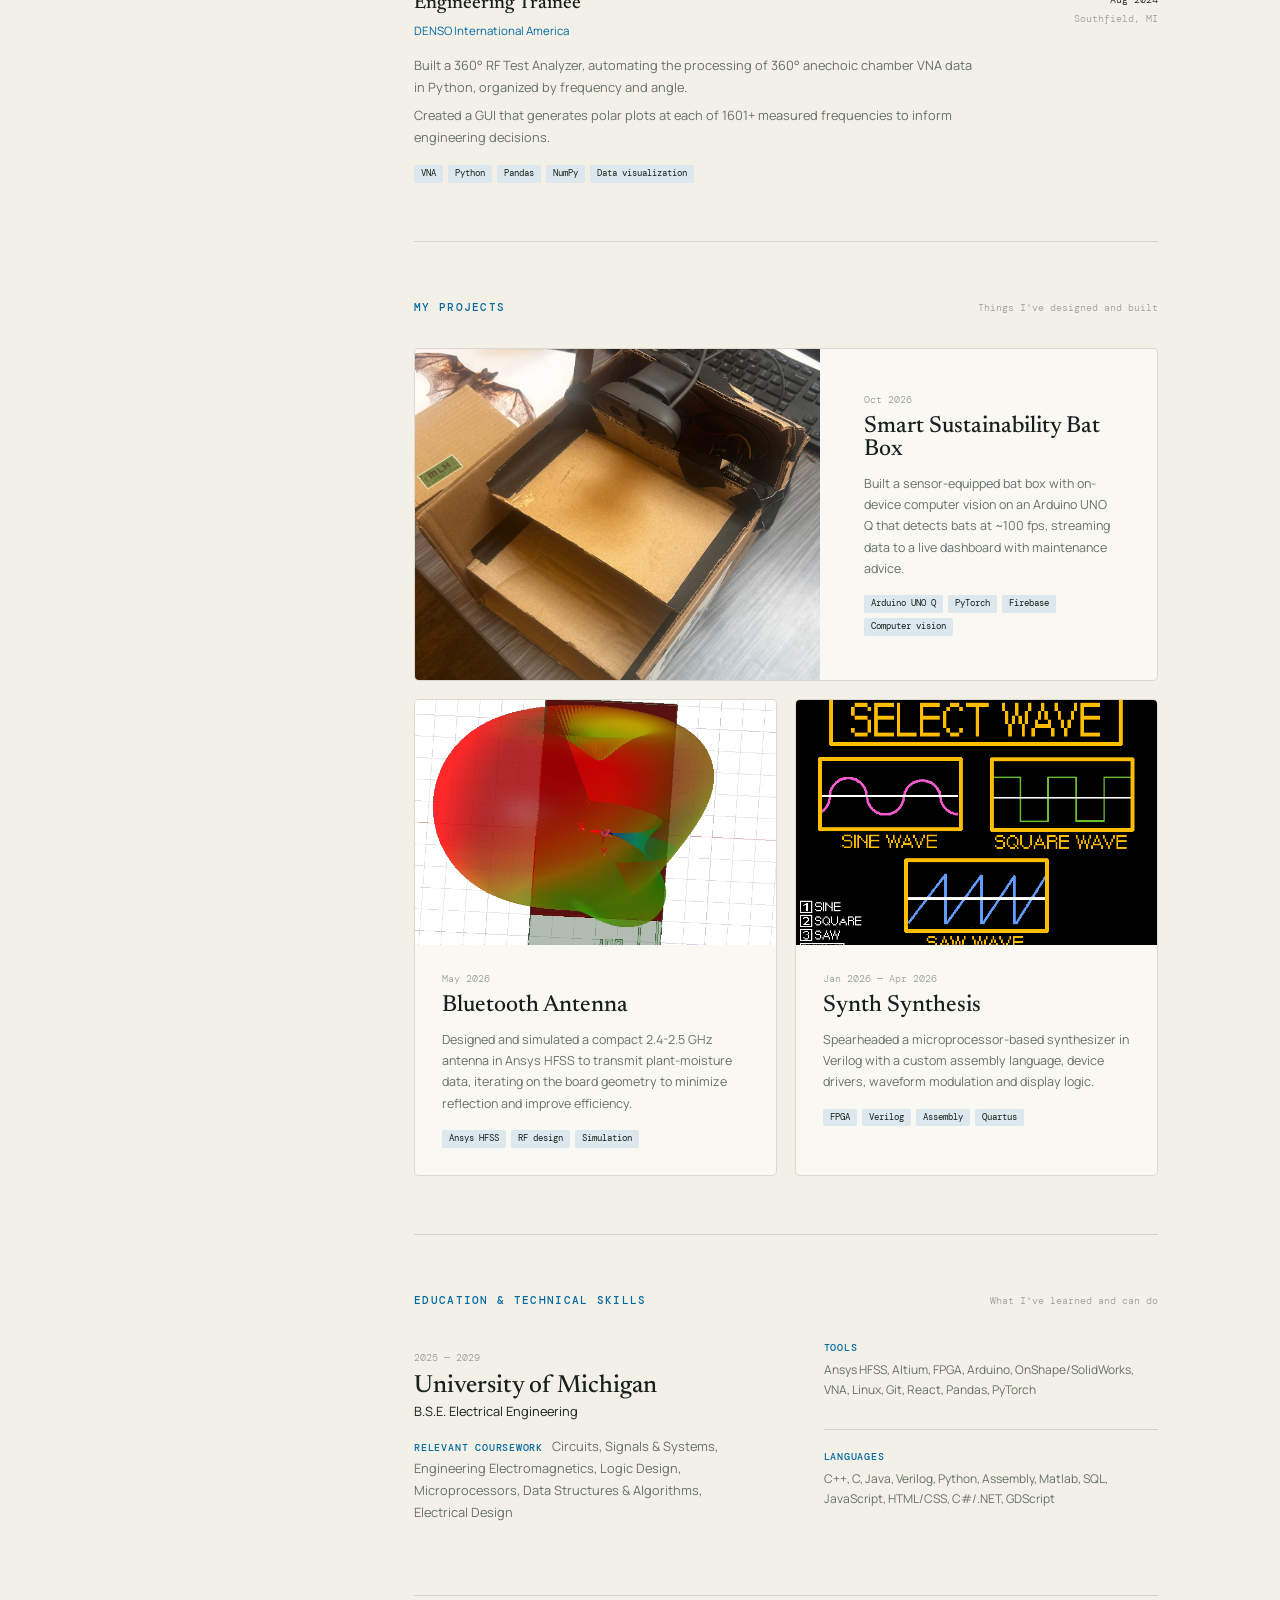
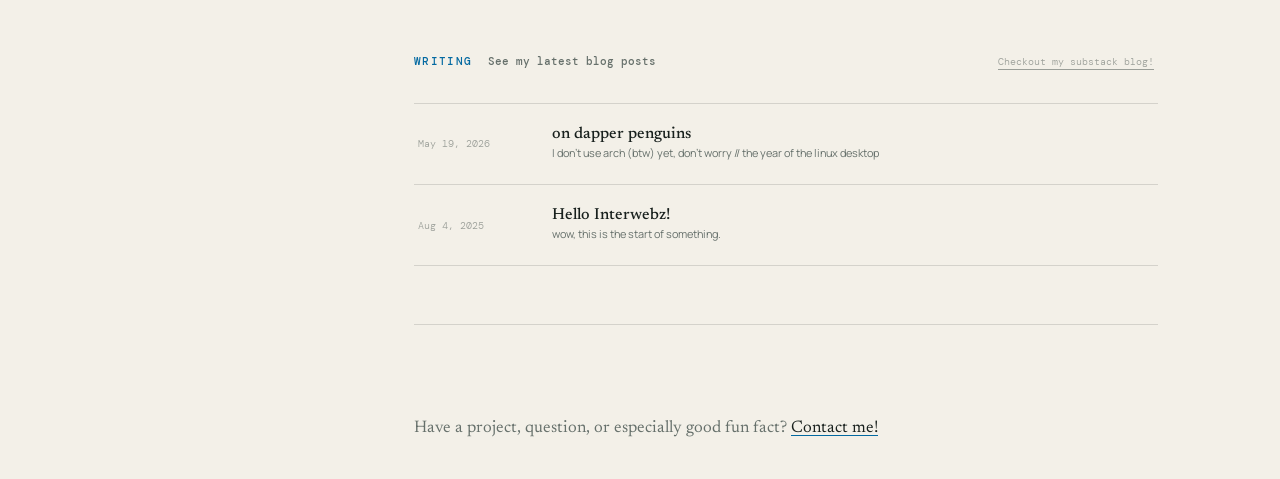
==== commit b228000a: "made latest blogs page reachable and more refined" ====
--- a/index.html
+++ b/index.html
@@ -144,7 +144,7 @@
 
       <section class="section writing-section" id="writing">
         <div class="section-heading">
-          <p class="section-kicker">Writing</p>
+          <p class="section-kicker">Writing<a class="kicker-link" href="blog/">See my latest blog posts <i class="fa-solid fa-arrow-right" aria-hidden="true"></i></a></p>
           <a class="section-note section-link" href="https://curiabdosity.substack.com" target="_blank"
             rel="noopener">Checkout my substack blog! <i class="fa-solid fa-arrow-up-right-from-square"
               aria-hidden="true"></i></a>
--- a/styles.css
+++ b/styles.css
@@ -141,6 +141,19 @@
   text-transform: uppercase;
 }
 
+.section-kicker .kicker-link {
+  margin-left: 16px;
+  color: var(--muted);
+  letter-spacing: normal;
+  text-transform: none;
+  text-decoration: none;
+  transition: color .2s;
+}
+
+.section-kicker .kicker-link:hover {
+  color: var(--accent);
+}
+
 .name {
   display: inline-block;
   color: var(--ink);
@@ -1289,4 +1302,102 @@
 
 body:has(.image-modal[open]) {
   overflow: hidden;
-}+}
+
+/* Breadcrumbs (Home / Blog / Post) */
+.breadcrumbs {
+  margin: 0 0 28px;
+  font: 400 .72rem/1.4 var(--mono);
+}
+
+.breadcrumbs a {
+  color: var(--muted);
+  text-decoration: none;
+  transition: color .2s;
+}
+
+.breadcrumbs a:hover {
+  color: var(--accent);
+}
+
+.breadcrumbs .crumb-sep {
+  margin: 0 8px;
+  color: var(--accent);
+}
+
+.breadcrumbs [aria-current] {
+  color: var(--faint);
+}
+
+/* Blog page */
+.blog-title {
+  margin: 0 0 34px;
+  color: var(--ink);
+  font: 500 clamp(2.1rem, 5vw, 3.1rem)/1.08 var(--serif);
+  letter-spacing: -.02em;
+}
+
+.blog-section {
+  container-type: inline-size;
+  padding-bottom: 0;
+}
+
+/* No line under the last post; the section's own bottom border closes the list. */
+.blog-grid .post:last-child {
+  border-bottom: 0;
+}
+
+/* Two columns once the list is at least 640px wide; one column below that.
+   The columns touch, so each row's bottom line is one solid line. The space between
+   the two posts comes from extra padding on their inner sides (4px base + 20px). */
+@container (min-width: 640px) {
+  .blog-grid {
+    display: grid;
+    grid-template-columns: repeat(2, minmax(0, 1fr));
+  }
+
+  .blog-grid .post:nth-child(odd) {
+    padding-right: 24px;
+  }
+
+  .blog-grid .post:nth-child(even) {
+    padding-left: 24px;
+  }
+
+  .blog-grid .post:nth-child(even):hover {
+    padding-left: 32px; /* keeps your home page's hover nudge */
+  }
+
+  /* When the last row has two posts, the left one loses its line too. */
+  .blog-grid .post:nth-last-child(2):nth-child(odd) {
+    border-bottom: 0;
+  }
+
+  .blog-grid .post {
+    position: relative;
+  }
+
+  .blog-grid .post:nth-child(odd)::after {
+    content: "";
+    position: absolute;
+    top: 16px;
+    right: 0;
+    bottom: 16px;
+    border-right: 1px solid var(--line);
+  }
+
+  /* No divider when the last post is alone in its row. */
+  .blog-grid .post:nth-child(odd):last-child::after {
+    display: none;
+  }
+}
+
+/* Narrower date column so two posts fit side by side (phones keep the home layout). */
+@media (min-width: 701px) {
+  @container (min-width: 640px) {
+    .blog-grid .post {
+      grid-template-columns: 78px 1fr auto;
+      gap: 16px;
+    }
+  }
+}
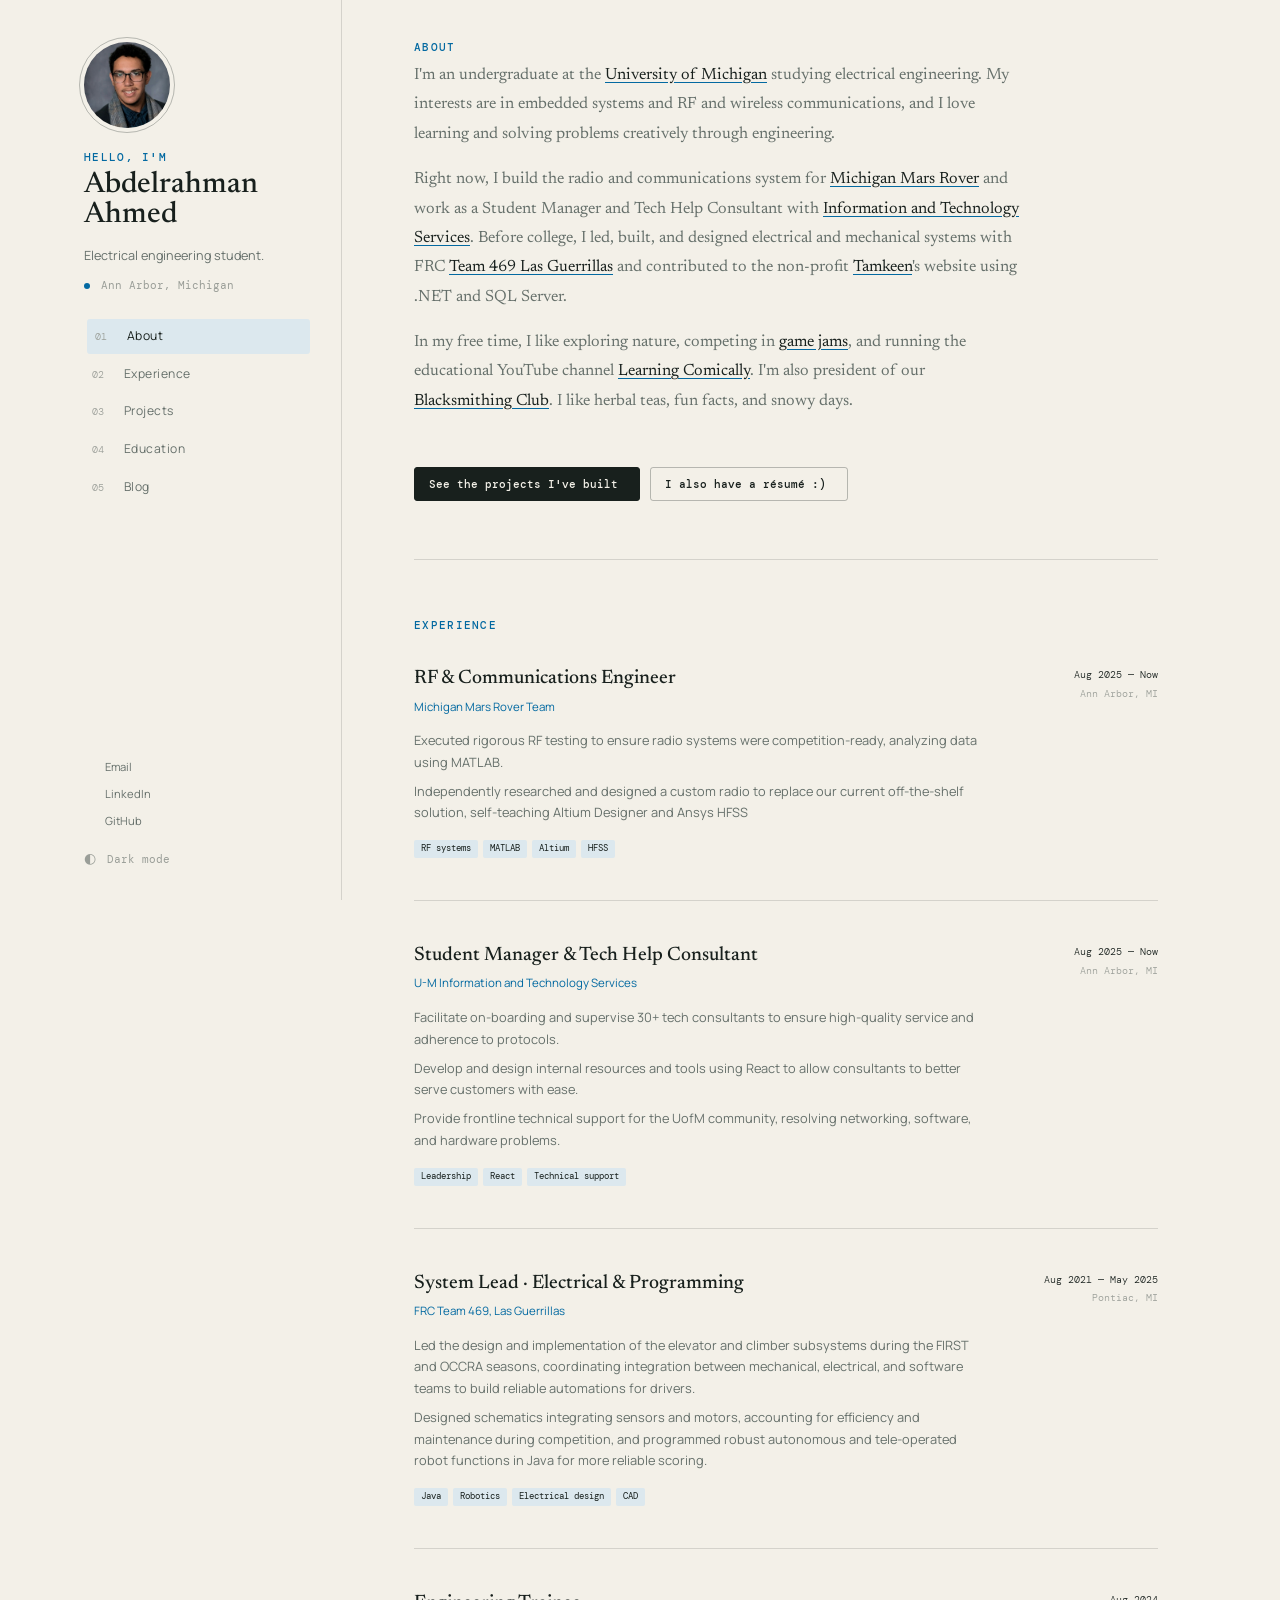
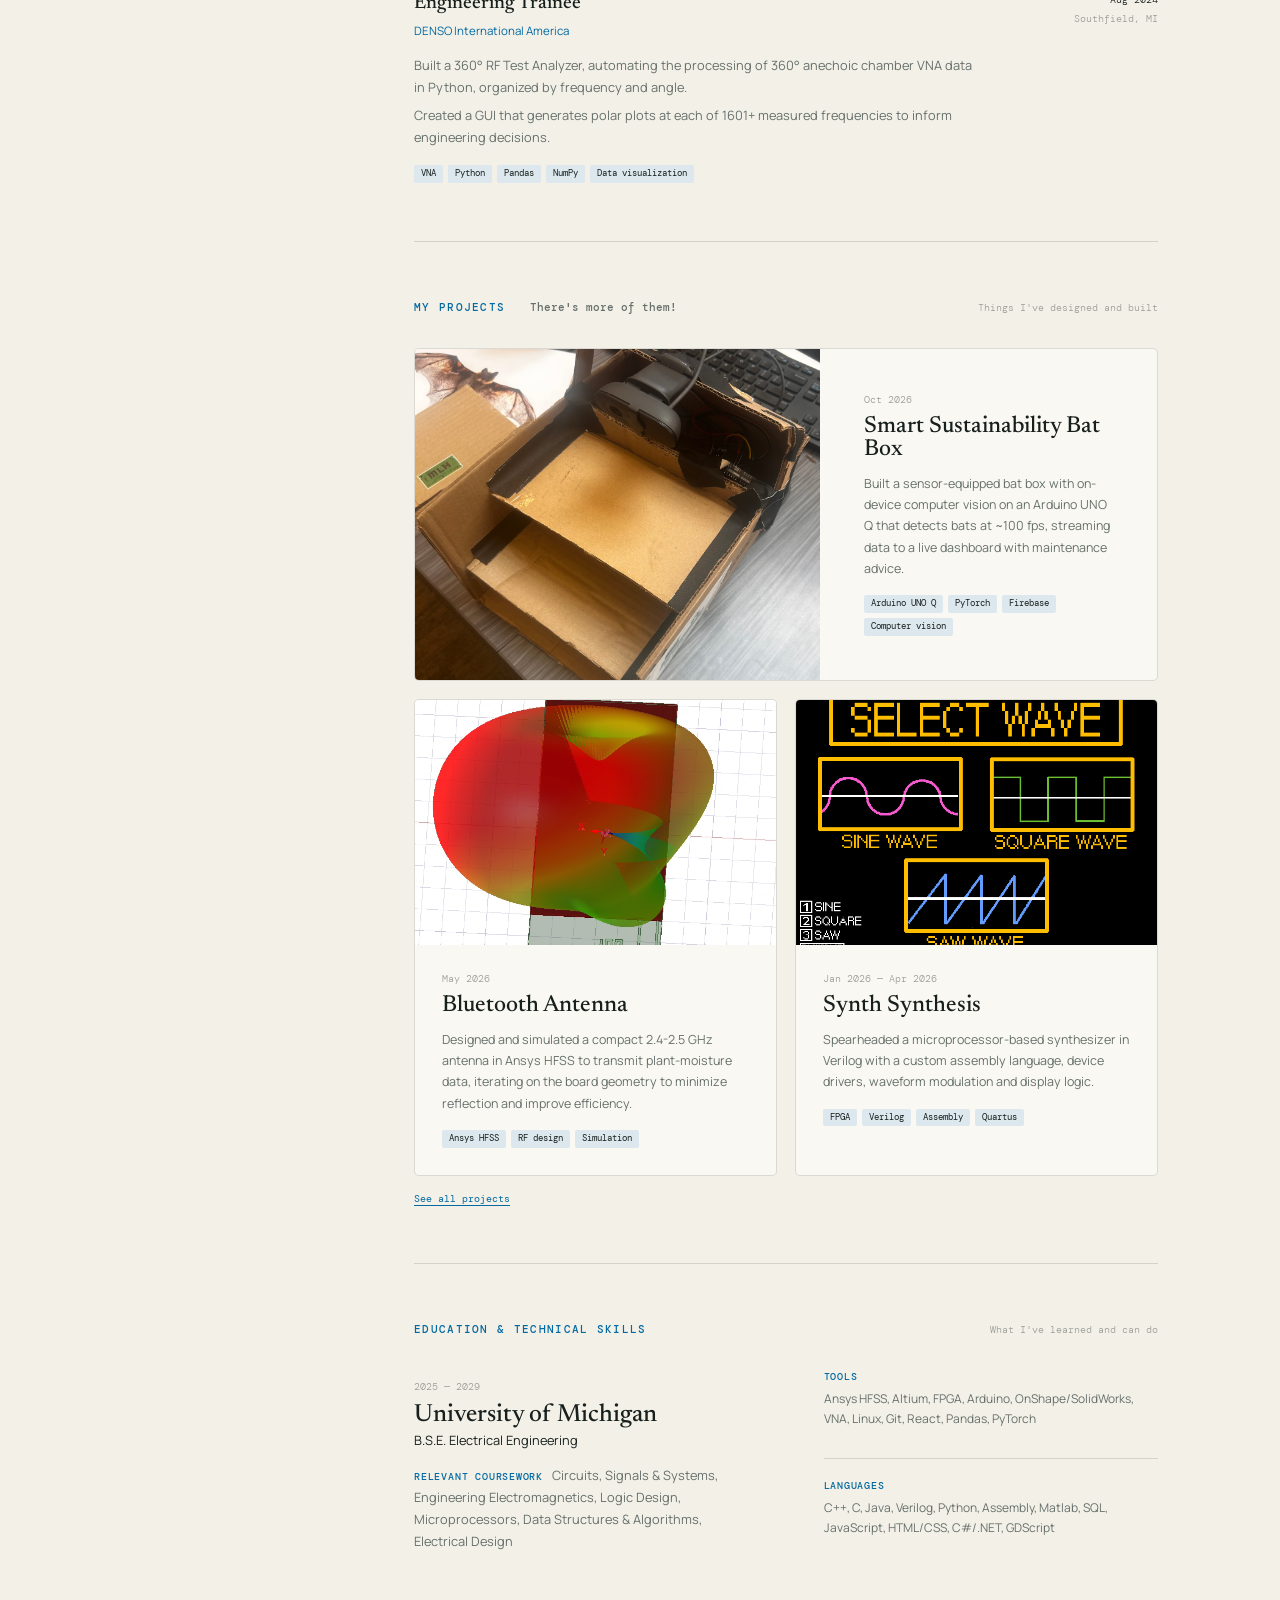
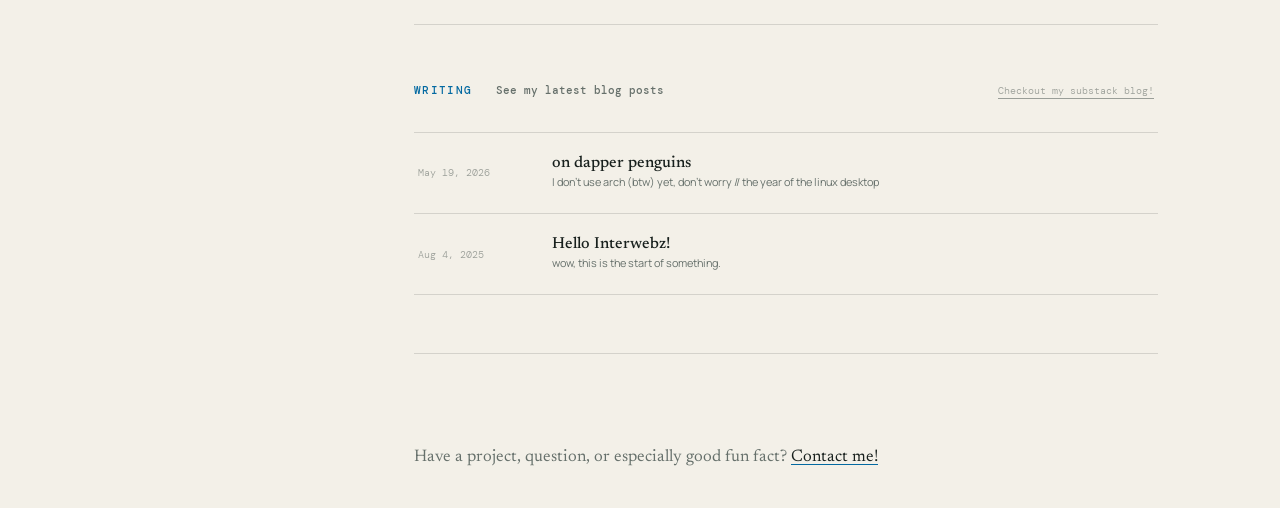
==== commit 70f11222: "added way to get to projects page which just needs content now" ====
--- a/index.html
+++ b/index.html
@@ -107,12 +107,13 @@
 
       <section class="section projects-section" id="projects">
         <div class="section-heading">
-          <p class="section-kicker">My projects</p>
+
+          <p class="section-kicker"><span class="kicker-label">My projects</span> <a class="kicker-link" href="projects/">There's more of them! <i class="fa-solid fa-arrow-right" aria-hidden="true"></i></a></p>
           <p class="section-note">Things I've designed and built</p>
         </div>
 
         <div class="projects-grid" id="projects-list" aria-live="polite"></div>
-        <!-- <div class="project-links"><a href="projects/">See all projects <i class="fa-solid fa-arrow-right" aria-hidden="true"></i></a></div> -->
+        <div class="project-links"><a href="projects/">See all projects <i class="fa-solid fa-arrow-right" aria-hidden="true"></i></a></div>
       </section>
 
       <section class="section" id="education">
@@ -144,7 +145,7 @@
 
       <section class="section writing-section" id="writing">
         <div class="section-heading">
-          <p class="section-kicker">Writing<a class="kicker-link" href="blog/">See my latest blog posts <i class="fa-solid fa-arrow-right" aria-hidden="true"></i></a></p>
+          <p class="section-kicker"><span class="kicker-label">Writing</span> <a class="kicker-link" href="blog/">See my latest blog posts <i class="fa-solid fa-arrow-right" aria-hidden="true"></i></a></p>
           <a class="section-note section-link" href="https://curiabdosity.substack.com" target="_blank"
             rel="noopener">Checkout my substack blog! <i class="fa-solid fa-arrow-up-right-from-square"
               aria-hidden="true"></i></a>
--- a/styles.css
+++ b/styles.css
@@ -141,8 +141,14 @@
   text-transform: uppercase;
 }
 
+.section-kicker .kicker-label {
+  margin-right: 16px;
+}
+
+/* An inline block never splits across lines: it stays beside the label, or the whole link
+   moves down to start at the left edge underneath it. */
 .section-kicker .kicker-link {
-  margin-left: 16px;
+  display: inline-block;
   color: var(--muted);
   letter-spacing: normal;
   text-transform: none;
@@ -1365,7 +1371,8 @@
   }
 
   .blog-grid .post:nth-child(even):hover {
-    padding-left: 32px; /* keeps your home page's hover nudge */
+    padding-left: 32px;
+    /* keeps your home page's hover nudge */
   }
 
   /* When the last row has two posts, the left one loses its line too. */
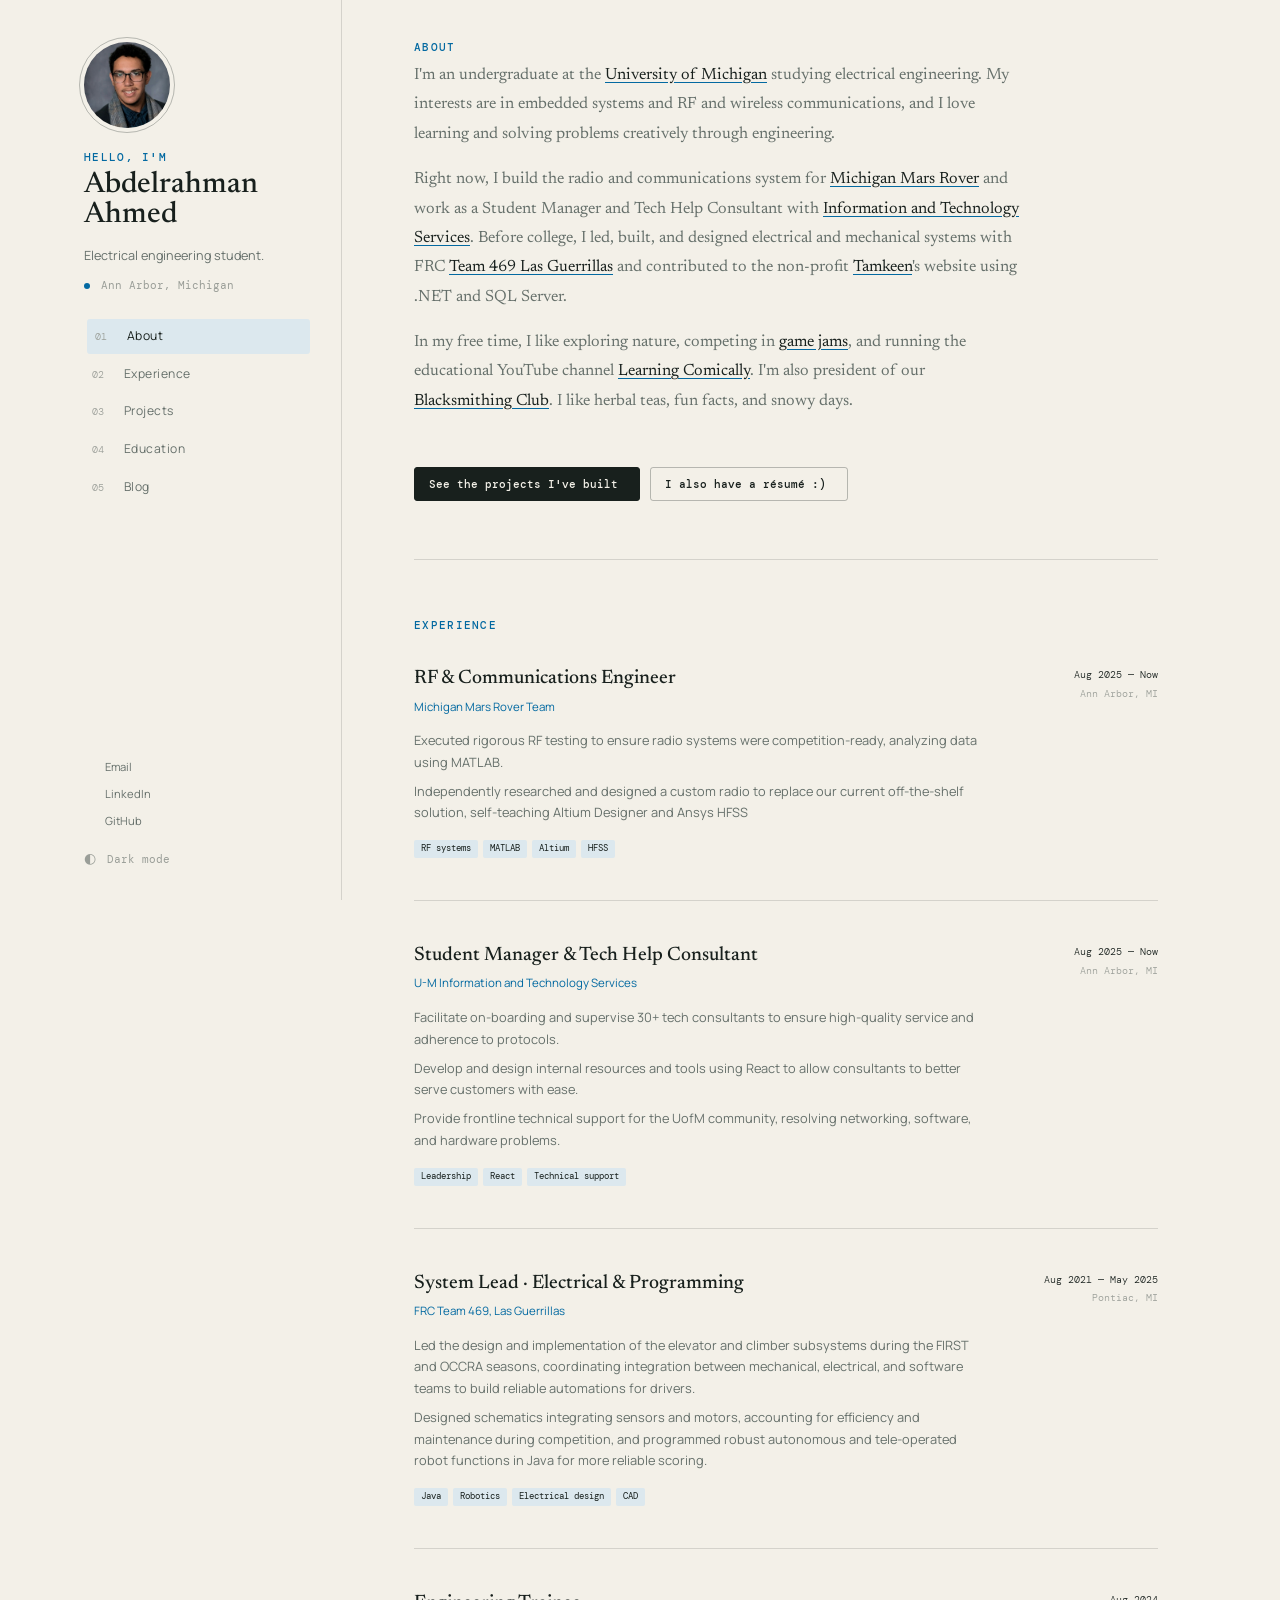
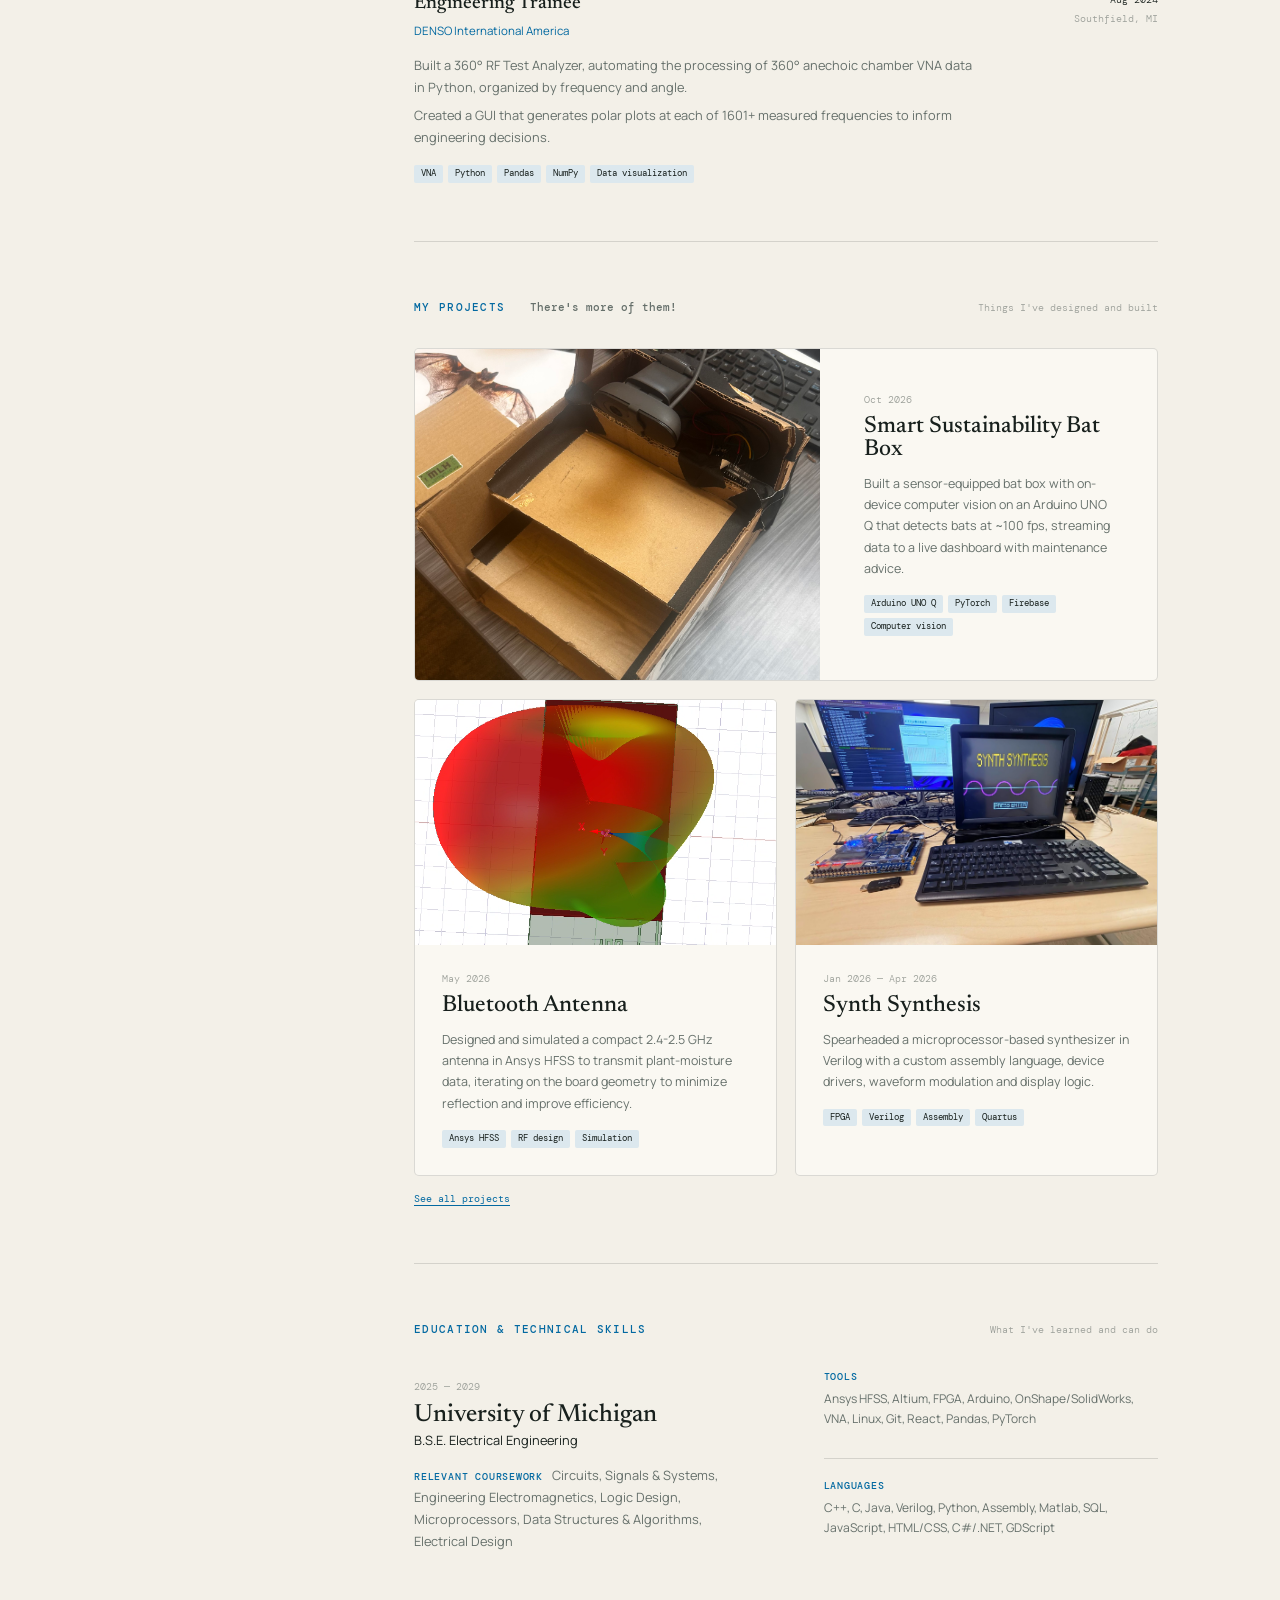
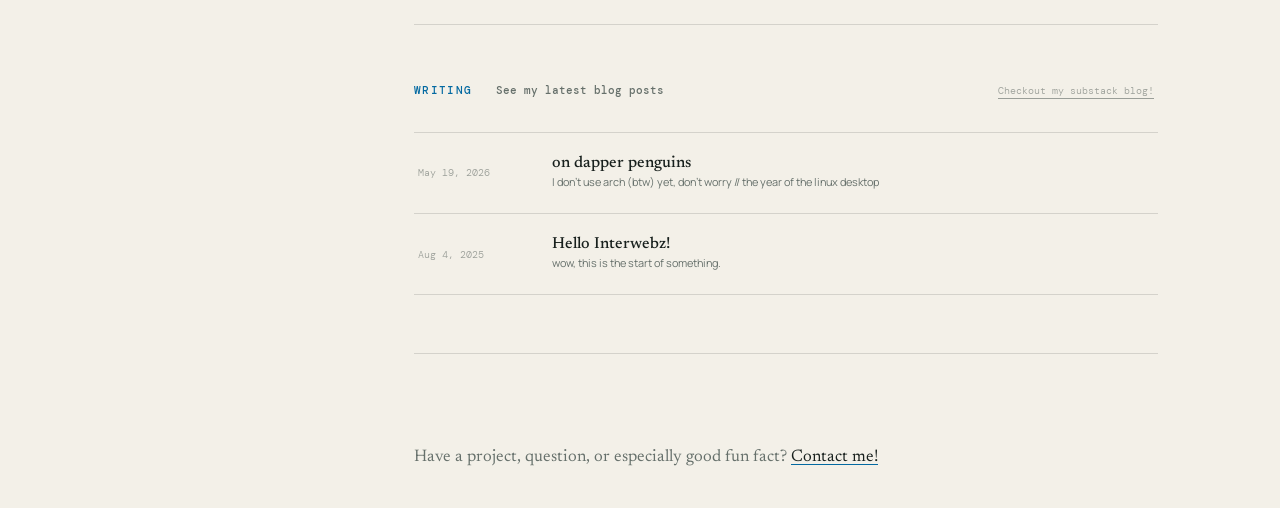
==== commit fee5653d: "all photos added to projects page" ====
--- a/index.html
+++ b/index.html
@@ -108,12 +108,14 @@
       <section class="section projects-section" id="projects">
         <div class="section-heading">
 
-          <p class="section-kicker"><span class="kicker-label">My projects</span> <a class="kicker-link" href="projects/">There's more of them! <i class="fa-solid fa-arrow-right" aria-hidden="true"></i></a></p>
+          <p class="section-kicker"><span class="kicker-label">My projects</span> <a class="kicker-link"
+              href="projects/">There's more of them! <i class="fa-solid fa-arrow-right" aria-hidden="true"></i></a></p>
           <p class="section-note">Things I've designed and built</p>
         </div>
 
         <div class="projects-grid" id="projects-list" aria-live="polite"></div>
-        <div class="project-links"><a href="projects/">See all projects <i class="fa-solid fa-arrow-right" aria-hidden="true"></i></a></div>
+        <div class="project-links"><a href="projects/">See all projects <i class="fa-solid fa-arrow-right"
+              aria-hidden="true"></i></a></div>
       </section>
 
       <section class="section" id="education">
@@ -145,7 +147,8 @@
 
       <section class="section writing-section" id="writing">
         <div class="section-heading">
-          <p class="section-kicker"><span class="kicker-label">Writing</span> <a class="kicker-link" href="blog/">See my latest blog posts <i class="fa-solid fa-arrow-right" aria-hidden="true"></i></a></p>
+          <p class="section-kicker"><span class="kicker-label">Writing</span> <a class="kicker-link" href="blog/">See my
+              latest blog posts <i class="fa-solid fa-arrow-right" aria-hidden="true"></i></a></p>
           <a class="section-note section-link" href="https://curiabdosity.substack.com" target="_blank"
             rel="noopener">Checkout my substack blog! <i class="fa-solid fa-arrow-up-right-from-square"
               aria-hidden="true"></i></a>
@@ -166,4 +169,4 @@
   </div>
 </body>
 
-</html>
+</html>
--- a/styles.css
+++ b/styles.css
@@ -1407,4 +1407,4 @@
       gap: 16px;
     }
   }
-}
+}
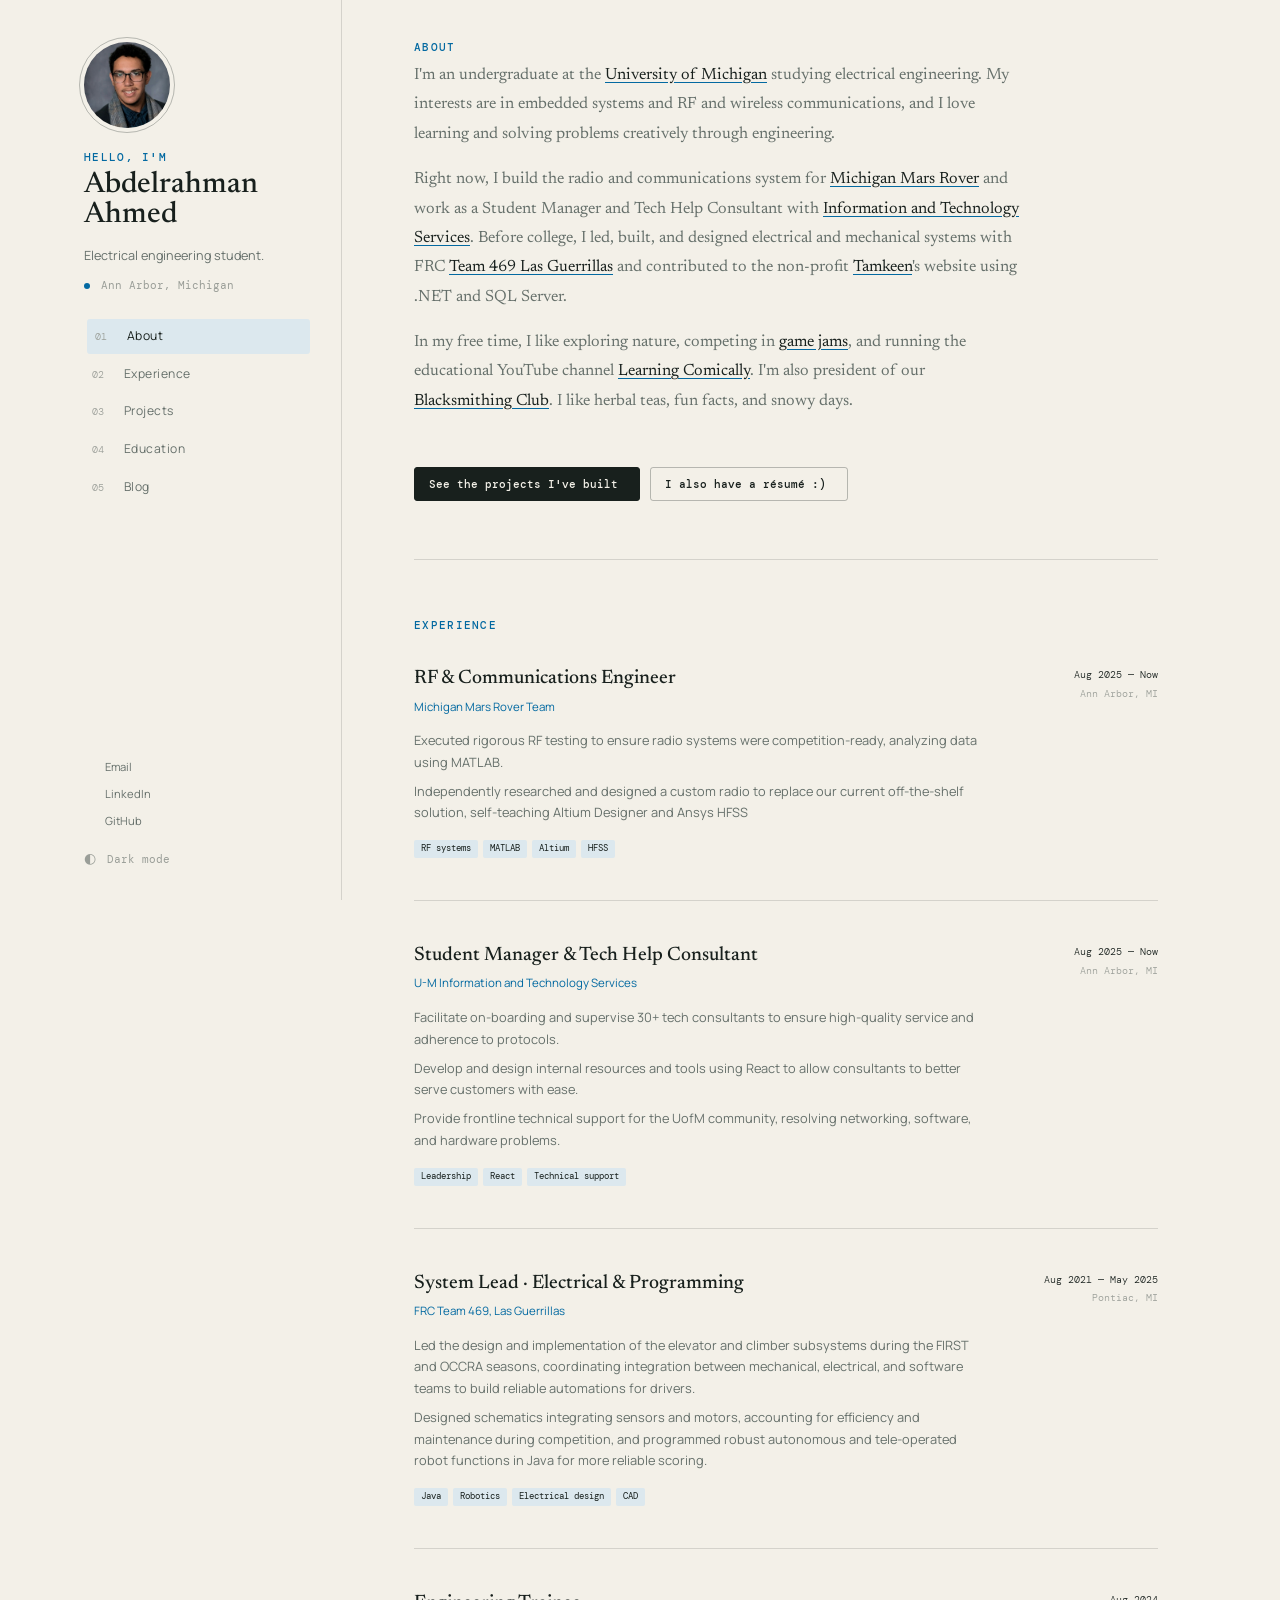
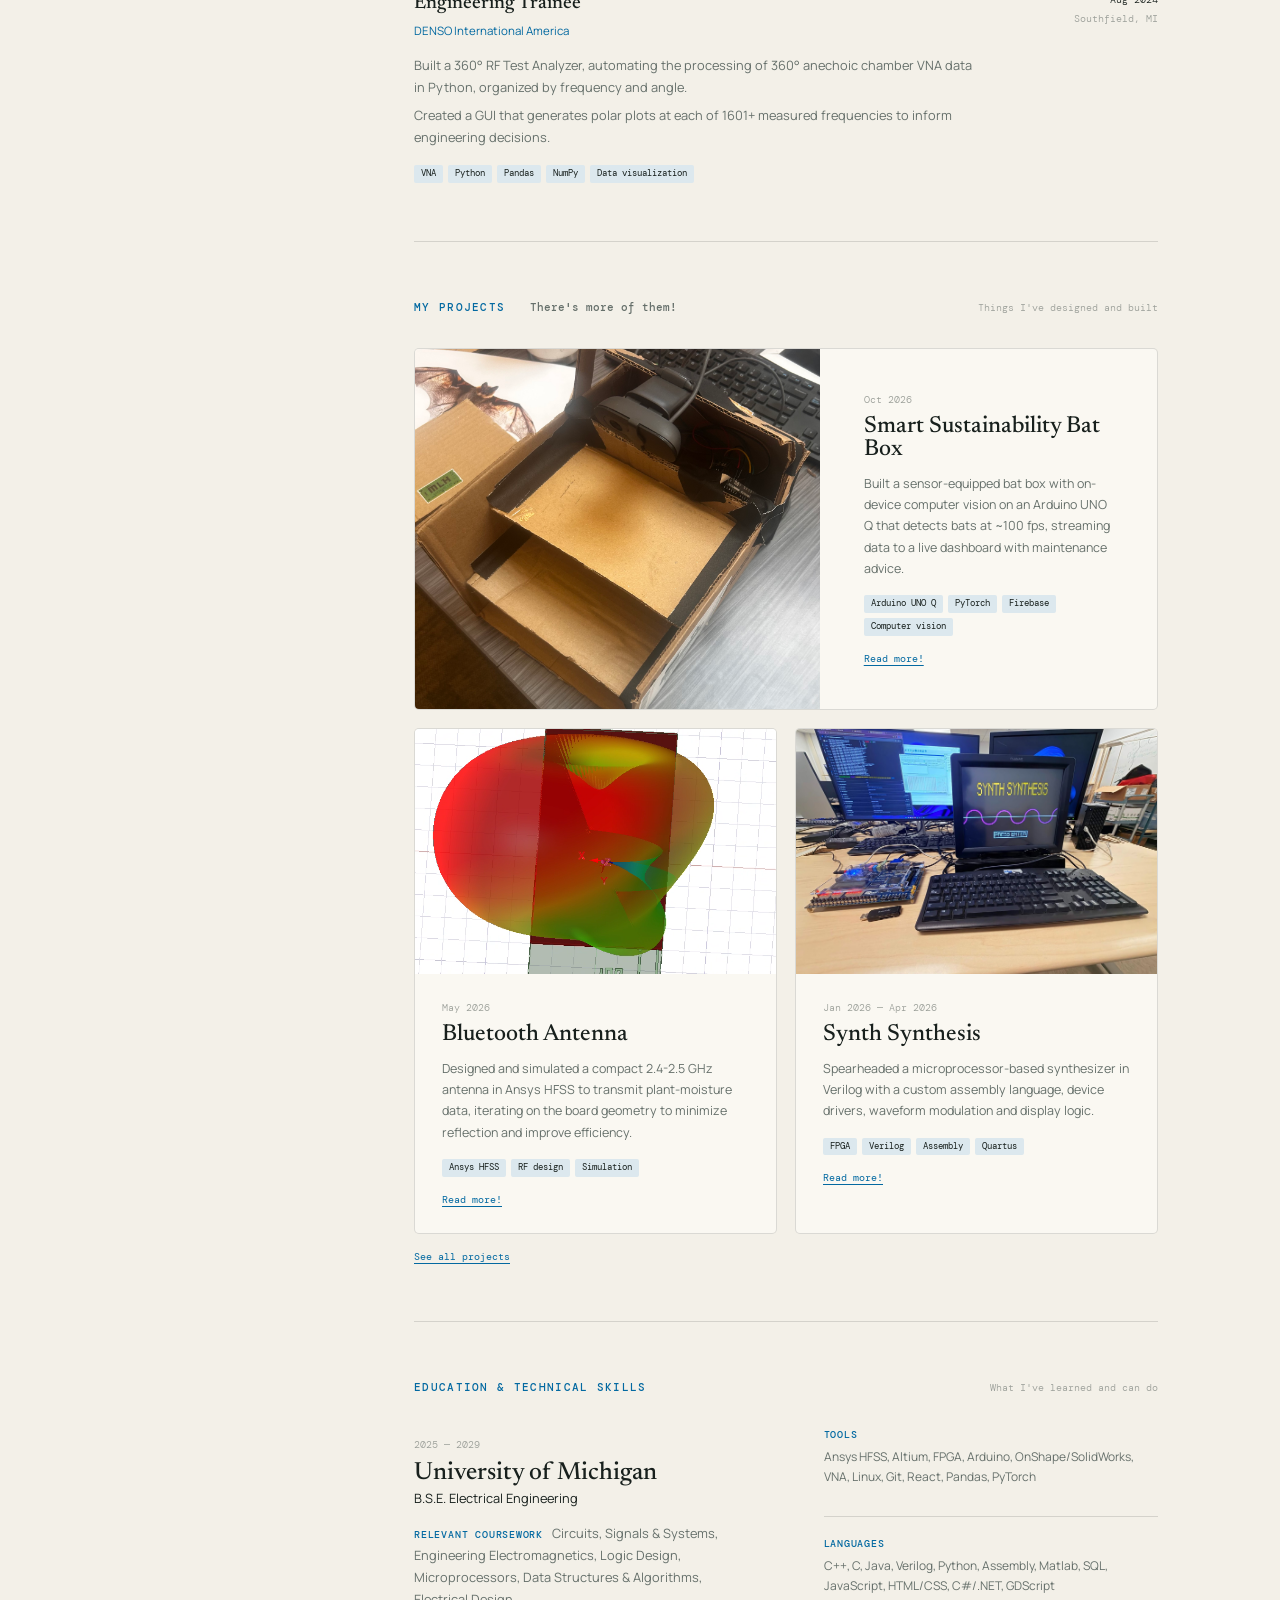
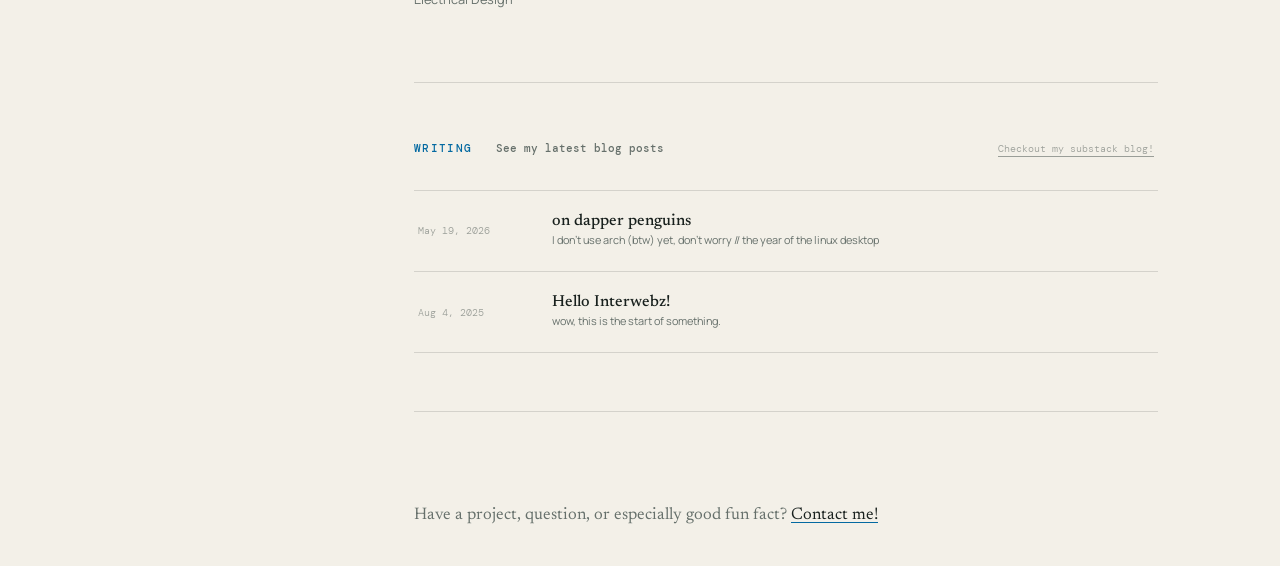
==== commit 576072f5: "added embedded pdfs" ====
--- a/index.html
+++ b/index.html
@@ -92,8 +92,8 @@
         <div class="hero-actions">
           <a class="button button-primary" href="#projects">See the projects I've built <i
               class="fa-solid fa-arrow-down" aria-hidden="true"></i></a>
-          <a class="button" href="resume.pdf" target="_blank">I also have a résumé :) <i
-              class="fa-solid fa-arrow-up-right-from-square" aria-hidden="true"></i></a>
+          <a class="button" href="resume">I also have a résumé :) <i
+              class="fa-solid fa-arrow-right" aria-hidden="true"></i></a>
         </div>
       </section>
 
@@ -169,4 +169,4 @@
   </div>
 </body>
 
-</html>+</html>
